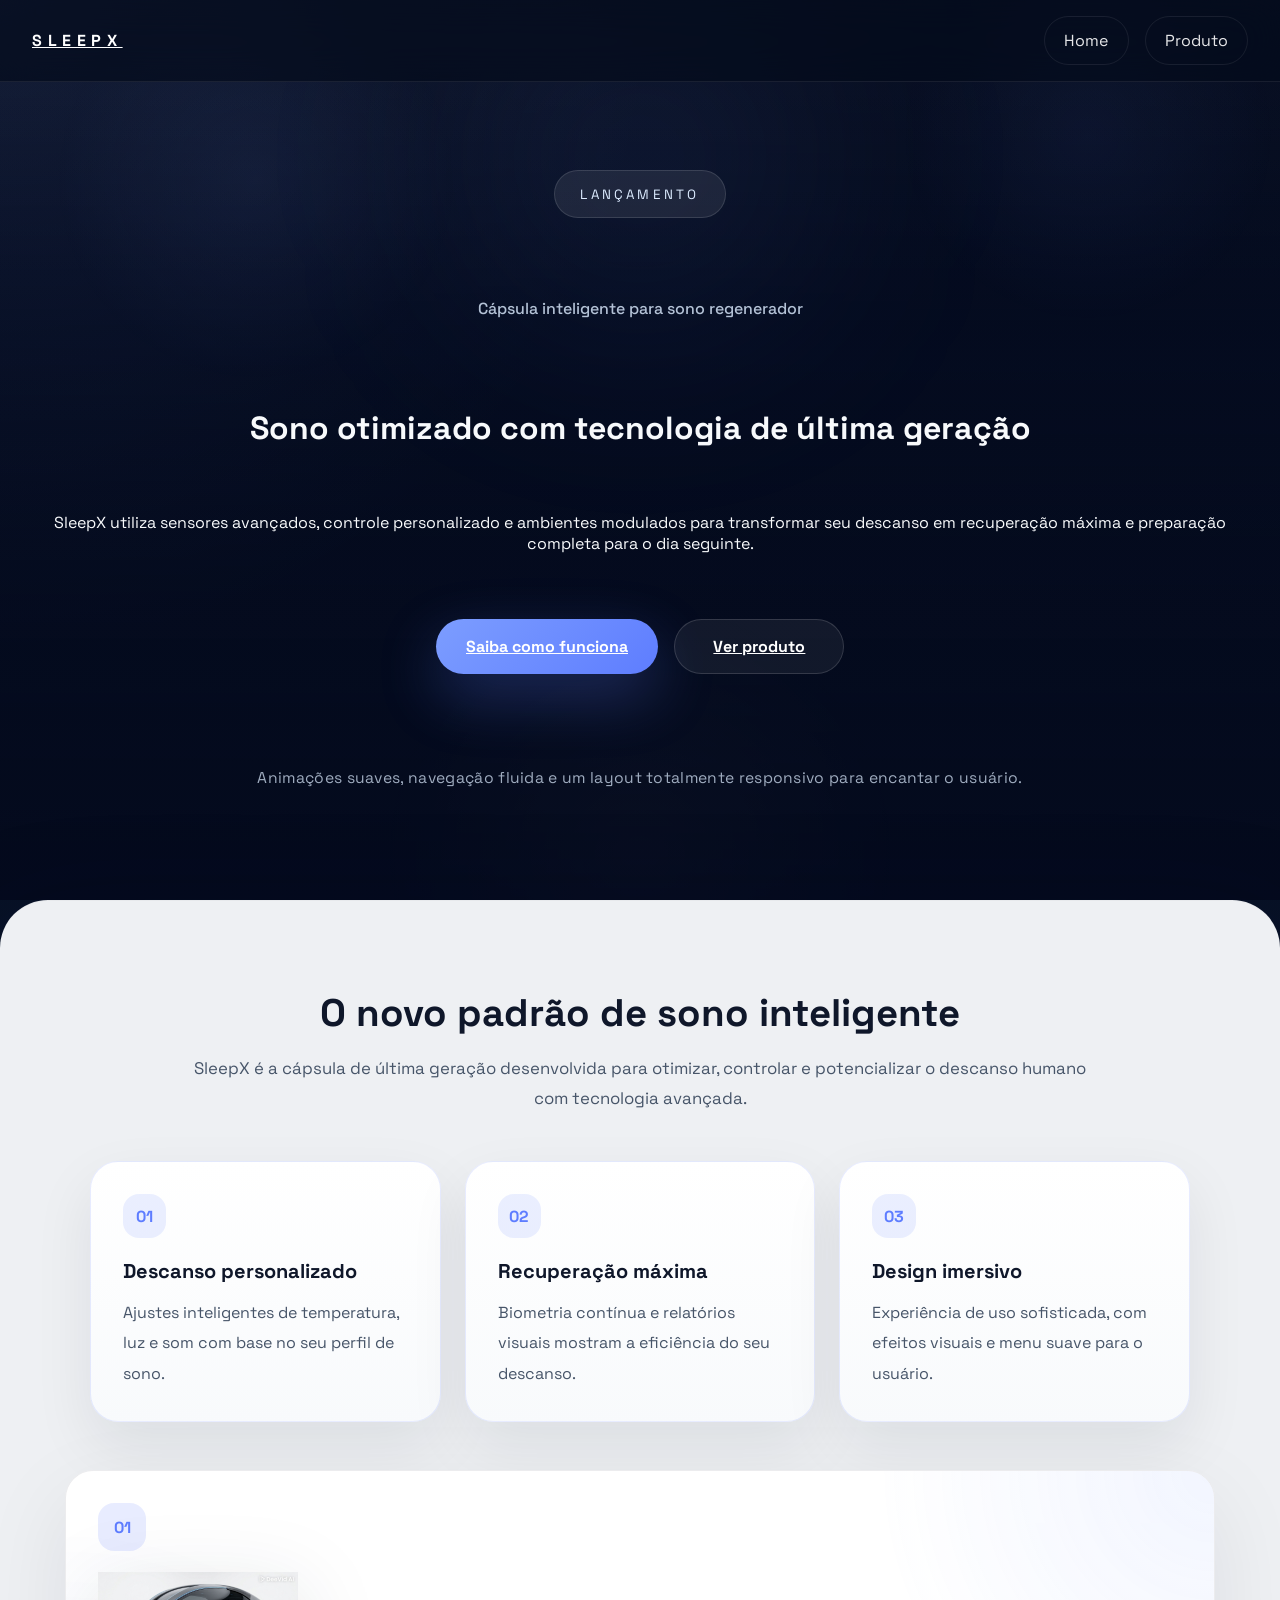
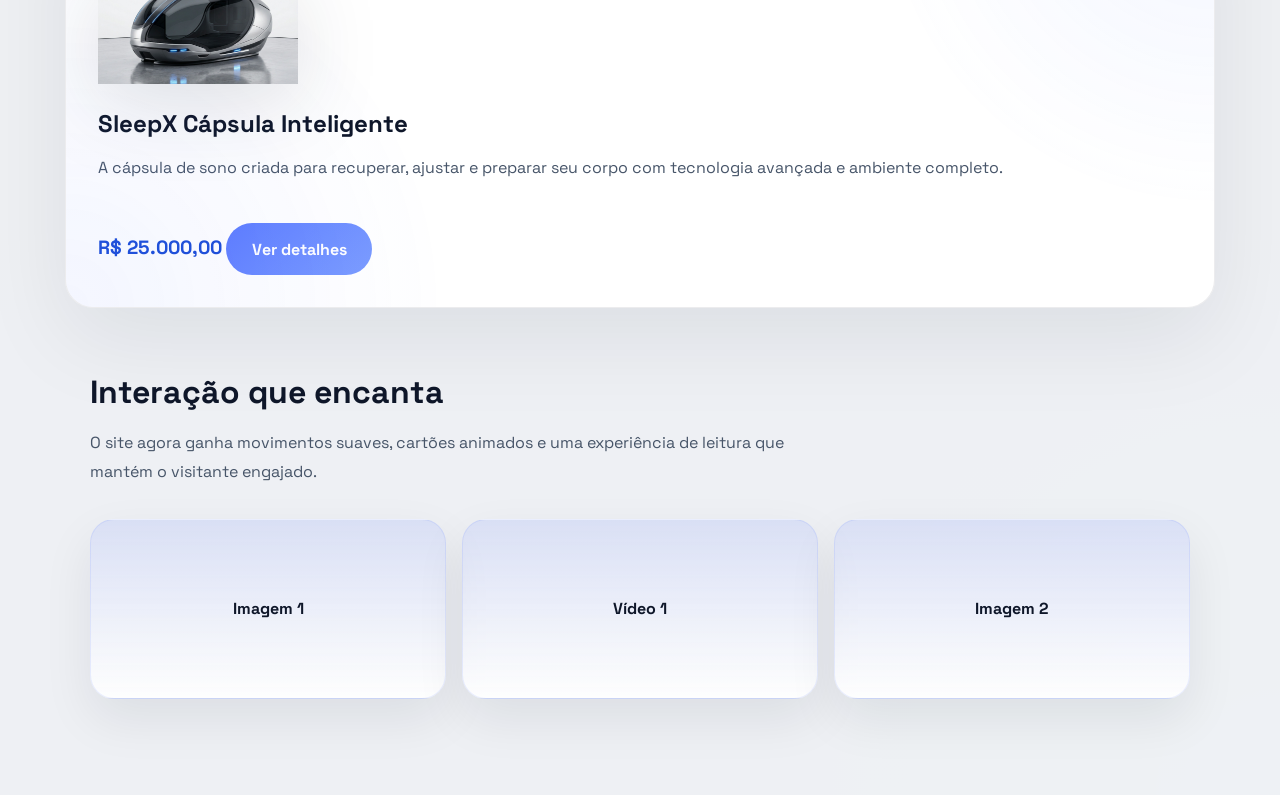
==== index.html @ 06ed57d0 "primeiro envio completo" ====
﻿<!DOCTYPE html>
<html lang="pt-br">
<head>
    <meta charset="UTF-8">
    <meta name="viewport" content="width=device-width, initial-scale=1.0">
    <meta name="description" content="SleepX - cápsula inteligente de sono para otimizar recuperação e preparar o corpo para o dia seguinte.">
    <title>SleepX | Cápsula inteligente do sono</title>
    <link rel="preconnect" href="https://fonts.googleapis.com">
    <link rel="preconnect" href="https://fonts.gstatic.com" crossorigin>
    <link href="https://fonts.googleapis.com/css2?family=Space+Grotesk:wght@400;500;600;700;800&display=swap" rel="stylesheet">
    <link rel="stylesheet" href="style.css">
</head>
<body>
    <header class="site-header">
        <a class="brand" href="pagina01.html">SleepX</a>
        <nav class="main-nav" aria-label="Menu principal">
            <a href="pagina01.html">Home</a>
            <a href="produto-core.html">Produto</a>
        </nav>
    </header>

    <div class="video-container">
        <video id="bg-video" autoplay muted loop playsinline>
            <source src="videos/video-sleepx.mp4" type="video/mp4">
            Seu navegador não suporta vídeo em background.
        </video>
        <div class="overlay"></div>
        <div class="hero">
            <span class="hero-badge">Lançamento</span>
            <p class="hero-tagline">Cápsula inteligente para sono regenerador</p>
            <h1>Sono otimizado com tecnologia de última geração</h1>
            <p>SleepX utiliza sensores avançados, controle personalizado e ambientes modulados para transformar seu descanso em recuperação máxima e preparação completa para o dia seguinte.</p>
            <div class="hero-actions">
                <a href="#produtos" class="cta-button">Saiba como funciona</a>
                <a href="produto-core.html" class="secondary-button">Ver produto</a>
            </div>
            <p class="hero-notes">Animações suaves, navegação fluida e um layout totalmente responsivo para encantar o usuário.</p>
        </div>
    </div>

    <main class="produtos" id="produtos">
        <section class="produtos-intro">
            <h2>O novo padrão de sono inteligente</h2>
            <p>SleepX é a cápsula de última geração desenvolvida para otimizar, controlar e potencializar o descanso humano com tecnologia avançada.</p>
        </section>

        <section class="feature-grid">
            <article class="feature-card">
                <span>01</span>
                <h3>Descanso personalizado</h3>
                <p>Ajustes inteligentes de temperatura, luz e som com base no seu perfil de sono.</p>
            </article>
            <article class="feature-card">
                <span>02</span>
                <h3>Recuperação máxima</h3>
                <p>Biometria contínua e relatórios visuais mostram a eficiência do seu descanso.</p>
            </article>
            <article class="feature-card">
                <span>03</span>
                <h3>Design imersivo</h3>
                <p>Experiência de uso sofisticada, com efeitos visuais e menu suave para o usuário.</p>
            </article>
        </section>

        <section class="cards">
            <article class="card">
                <div class="card-icon">01</div>
                <img src="imagens/capsula.jpeg" alt="SleepX Cápsula Inteligente">
                <h3>SleepX Cápsula Inteligente</h3>
                <p>A cápsula de sono criada para recuperar, ajustar e preparar seu corpo com tecnologia avançada e ambiente completo.</p>
                <span>R$ 25.000,00</span>
                <a href="produto-core.html" class="card-link">Ver detalhes</a>
            </article>
        </section>

        <section class="experience">
            <div>
                <h3>Interação que encanta</h3>
                <p>O site agora ganha movimentos suaves, cartões animados e uma experiência de leitura que mantém o visitante engajado.</p>
            </div>
            <div class="gallery-grid">
                <div class="gallery-card">Imagem 1</div>
                <div class="gallery-card">Vídeo 1</div>
                <div class="gallery-card">Imagem 2</div>
            </div>
        </section>
    </main>
    <script>
        const hero = document.querySelector('.hero');
        const bgVideo = document.getElementById('bg-video');
        window.addEventListener('scroll', () => {
            const offset = window.scrollY;
            document.documentElement.style.setProperty('--scroll', offset);
            hero.style.transform = `translateY(${offset * 0.05}px)`;
            bgVideo.style.transform = `translateY(${offset * 0.02}px)`;
        });
    </script>
</body>
</html>
---- style.css ----
﻿* {
    margin: 0;
    padding: 0;
    box-sizing: border-box;
}

:root {
    color-scheme: dark;
    font-family: 'Space Grotesk', 'Inter', system-ui, -apple-system, BlinkMacSystemFont, 'Segoe UI', sans-serif;
    color: #f8fafc;
    background: #050b1e;
    --bg: #050b1e;
    --surface: rgba(248, 250, 252, 0.96);
    --surface-strong: rgba(255, 255, 255, 0.98);
    --text: #f8fafc;
    --text-muted: #cbd5e1;
    --accent: #7c9dff;
    --accent-strong: #5e7dff;
    --card-border: rgba(94, 123, 255, 0.14);
    --shadow: 0 40px 120px rgba(2, 14, 47, 0.26);
}

html {
    scroll-behavior: smooth;
}

body {
    min-height: 100vh;
    background: radial-gradient(circle at top left, rgba(124, 157, 255, 0.16), transparent 24%),
                radial-gradient(circle at bottom right, rgba(94, 125, 255, 0.12), transparent 18%),
                linear-gradient(180deg, #050b1e 0%, #081227 42%, #0a1633 100%);
    color: var(--text);
    overflow-x: hidden;
}

body::before {
    content: "";
    position: fixed;
    inset: 0;
    pointer-events: none;
    background: radial-gradient(circle at 20% 20%, rgba(124, 157, 255, 0.12), transparent 16%),
                radial-gradient(circle at 85% 15%, rgba(94, 125, 255, 0.1), transparent 14%),
                radial-gradient(circle at 50% 95%, rgba(255, 255, 255, 0.08), transparent 24%);
}

body::after {
    content: "";
    position: fixed;
    inset: 0;
    pointer-events: none;
    background: linear-gradient(180deg, rgba(255, 255, 255, 0.04), transparent 35%, rgba(0, 0, 0, 0.25) 100%);
}

img,
video {
    display: block;
    max-width: 100%;
}

a {
    color: inherit;
}

.site-header {
    position: fixed;
    inset: 0 auto auto 0;
    z-index: 60;
    width: 100%;
    display: flex;
    justify-content: space-between;
    align-items: center;
    padding: 1rem 2rem;
    gap: 1rem;
    background: rgba(4, 11, 27, 0.68);
    border-bottom: 1px solid rgba(255, 255, 255, 0.08);
    backdrop-filter: blur(18px);
}

.brand {
    font-size: 1rem;
    font-weight: 800;
    letter-spacing: 0.35em;
    text-transform: uppercase;
    color: #ffffff;
}

.main-nav {
    display: flex;
    flex-wrap: wrap;
    align-items: center;
    gap: 1rem;
}

.main-nav a {
    color: rgba(255, 255, 255, 0.9);
    text-decoration: none;
    padding: 0.8rem 1.2rem;
    border-radius: 999px;
    border: 1px solid rgba(255, 255, 255, 0.08);
    transition: transform 0.25s ease, background 0.25s ease, border-color 0.25s ease;
}

.main-nav a:hover,
.main-nav a:focus-visible {
    background: rgba(94, 125, 255, 0.16);
    transform: translateY(-1px);
    border-color: rgba(124, 157, 255, 0.35);
}

.video-container {
    position: relative;
    width: 100%;
    min-height: calc(100vh - 90px);
    overflow: hidden;
    padding-top: 90px;
}

#bg-video {
    position: absolute;
    inset: 0;
    width: 100%;
    height: 100%;
    object-fit: cover;
    opacity: 0.9;
    pointer-events: none;
}

.overlay {
    position: absolute;
    inset: 0;
    background: linear-gradient(180deg, rgba(4, 12, 31, 0.35), rgba(4, 10, 30, 0.8));
    z-index: 1;
}

.hero {
    position: relative;
    z-index: 2;
    display: grid;
    place-items: center;
    min-height: calc(100vh - 90px);
    padding: 3rem 1.5rem 5rem;
    text-align: center;
}

.hero::before {
    content: "";
    position: absolute;
    inset: -10%;
    background: radial-gradient(circle at 50% 15%, rgba(124, 157, 255, 0.18), transparent 18%);
    filter: blur(120px);
}

.hero-badge,
.hero-tagline,
.hero-content h1,
.hero-content p,
.hero-actions,
.hero-notes {
    opacity: 0;
    transform: translateY(18px);
    animation: fadeInUp 0.95s ease both;
}

.hero-badge {
    position: relative;
    display: inline-flex;
    align-items: center;
    justify-content: center;
    padding: 0.9rem 1.6rem;
    border-radius: 999px;
    background: rgba(255, 255, 255, 0.08);
    border: 1px solid rgba(255, 255, 255, 0.12);
    color: #dbeafe;
    font-size: 0.84rem;
    letter-spacing: 0.24em;
    text-transform: uppercase;
    margin-bottom: 1rem;
    animation-delay: 0.2s;
}

.hero-tagline {
    color: rgba(219, 234, 254, 0.82);
    font-size: 1rem;
    font-weight: 500;
    margin-bottom: 1.5rem;
    animation-delay: 0.35s;
}

.hero-content h1 {
    font-size: clamp(2.8rem, 5vw, 4.8rem);
    line-height: 1.02;
    max-width: 920px;
    margin: 0 auto 1.25rem;
    color: #ffffff;
    animation-delay: 0.5s;
}

.hero-content p {
    max-width: 760px;
    margin: 0 auto 2rem;
    font-size: 1.05rem;
    line-height: 1.8;
    color: rgba(219, 234, 254, 0.9);
    animation-delay: 0.65s;
}

.hero-actions {
    display: flex;
    gap: 1rem;
    justify-content: center;
    flex-wrap: wrap;
    animation-delay: 0.8s;
}

.cta-button,
.secondary-button {
    display: inline-flex;
    align-items: center;
    justify-content: center;
    min-width: 170px;
    padding: 1rem 1.9rem;
    border-radius: 999px;
    font-weight: 700;
    transition: transform 0.25s ease, box-shadow 0.25s ease, opacity 0.25s ease;
}

.cta-button {
    background: linear-gradient(135deg, var(--accent), var(--accent-strong));
    color: #ffffff;
    box-shadow: 0 22px 60px rgba(94, 125, 255, 0.28);
}

.secondary-button {
    border: 1px solid rgba(255, 255, 255, 0.14);
    color: #ffffff;
    background: rgba(255, 255, 255, 0.06);
}

.cta-button:hover,
.secondary-button:hover {
    transform: translateY(-2px);
    box-shadow: 0 26px 80px rgba(94, 125, 255, 0.22);
}

.hero-notes {
    margin-top: 1.85rem;
    color: rgba(219, 234, 254, 0.72);
    font-size: 0.98rem;
    letter-spacing: 0.02em;
    animation-delay: 1s;
}

.produtos {
    position: relative;
    z-index: 4;
    background: var(--surface);
    color: #0f172a;
    padding: 5.5rem 1.5rem 6rem;
    border-top-left-radius: 48px;
    border-top-right-radius: 48px;
    box-shadow: inset 0 1px 0 rgba(15, 23, 42, 0.03), var(--shadow);
}

.produtos-intro {
    max-width: 900px;
    margin: 0 auto 3rem;
    text-align: center;
}

.produtos-intro h2 {
    font-size: clamp(2rem, 3vw, 3rem);
    margin-bottom: 1rem;
    color: #0f172a;
}

.produtos-intro p {
    font-size: 1.05rem;
    line-height: 1.8;
    color: #475569;
}

.feature-grid {
    display: grid;
    gap: 1.5rem;
    grid-template-columns: repeat(auto-fit, minmax(240px, 1fr));
    max-width: 1100px;
    margin: 0 auto 3rem;
}

.feature-card {
    background: linear-gradient(180deg, rgba(255, 255, 255, 0.98), rgba(248, 250, 252, 0.98));
    border: 1px solid rgba(94, 123, 255, 0.14);
    border-radius: 28px;
    padding: 2rem;
    box-shadow: 0 24px 60px rgba(15, 23, 42, 0.08);
    transition: transform 0.35s ease, border-color 0.35s ease, box-shadow 0.35s ease;
}

.feature-card:hover {
    transform: translateY(-8px);
    border-color: rgba(94, 123, 255, 0.28);
    box-shadow: 0 30px 80px rgba(15, 23, 42, 0.12);
}

.feature-card span {
    display: inline-flex;
    align-items: center;
    justify-content: center;
    width: 2.7rem;
    height: 2.7rem;
    margin-bottom: 1.25rem;
    border-radius: 16px;
    background: rgba(94, 123, 255, 0.12);
    color: var(--accent-strong);
    font-weight: 700;
}

.feature-card h3 {
    margin-bottom: 0.9rem;
    font-size: 1.25rem;
    color: #0f172a;
}

.feature-card p {
    color: #475569;
    line-height: 1.9;
}

.cards {
    display: grid;
    gap: 1.75rem;
    grid-template-columns: repeat(auto-fit, minmax(280px, 1fr));
    max-width: 1150px;
    margin: 0 auto;
}

.card {
    position: relative;
    background: rgba(255, 255, 255, 0.98);
    border: 1px solid rgba(15, 23, 42, 0.08);
    border-radius: 28px;
    padding: 2rem;
    overflow: hidden;
    box-shadow: 0 30px 90px rgba(15, 23, 42, 0.08);
    transition: transform 0.35s ease, box-shadow 0.35s ease, border-color 0.35s ease;
}

.card::before {
    content: "";
    position: absolute;
    inset: 0;
    background: radial-gradient(circle at top right, rgba(124, 157, 255, 0.14), transparent 28%),
                radial-gradient(circle at bottom left, rgba(94, 125, 255, 0.1), transparent 32%);
    opacity: 0.7;
    pointer-events: none;
}

.card:hover {
    transform: translateY(-10px);
    border-color: rgba(94, 123, 255, 0.24);
    box-shadow: 0 36px 110px rgba(15, 23, 42, 0.16);
}

.card-icon {
    display: inline-flex;
    align-items: center;
    justify-content: center;
    width: 3rem;
    height: 3rem;
    border-radius: 16px;
    background: rgba(94, 123, 255, 0.14);
    color: var(--accent-strong);
    font-weight: 700;
    margin-bottom: 1.3rem;
}

.card img {
    width: 100%;
    max-width: 200px;
    margin-bottom: 1.5rem;
    filter: drop-shadow(0 20px 40px rgba(15, 23, 42, 0.12));
}

.card h3 {
    font-size: 1.5rem;
    margin-bottom: 0.9rem;
    color: #0f172a;
}

.card p {
    color: #475569;
    line-height: 1.9;
    margin-bottom: 1.5rem;
}

.card span {
    font-weight: 800;
    color: #1d4ed8;
    font-size: 1.2rem;
}

.card-link {
    display: inline-flex;
    align-items: center;
    justify-content: center;
    padding: 0.95rem 1.6rem;
    margin-top: 1rem;
    border-radius: 999px;
    background: linear-gradient(135deg, #5e7dff, #7c9dff);
    color: #fff;
    font-weight: 700;
    text-decoration: none;
    transition: transform 0.25s ease, box-shadow 0.25s ease;
}

.card-link:hover {
    transform: translateY(-2px);
    box-shadow: 0 18px 48px rgba(94, 125, 255, 0.22);
}

.experience {
    margin-top: 4rem;
    max-width: 1100px;
    margin-left: auto;
    margin-right: auto;
}

.experience h3 {
    font-size: 2rem;
    margin-bottom: 1rem;
    color: #0f172a;
}

.experience p {
    max-width: 720px;
    line-height: 1.85;
    color: #475569;
    margin-bottom: 2rem;
}

.gallery-grid {
    display: grid;
    gap: 1rem;
    grid-template-columns: repeat(auto-fit, minmax(180px, 1fr));
}

.gallery-card {
    min-height: 180px;
    border-radius: 24px;
    background: linear-gradient(180deg, rgba(94, 125, 255, 0.14), rgba(255, 255, 255, 0.9));
    border: 1px solid rgba(94, 123, 255, 0.12);
    display: grid;
    place-items: center;
    color: #0f172a;
    font-weight: 700;
    box-shadow: 0 20px 50px rgba(15, 23, 42, 0.08);
}

.detail-grid {
    display: grid;
    gap: 1.75rem;
    grid-template-columns: repeat(auto-fit, minmax(320px, 1fr));
    max-width: 1100px;
    margin: 0 auto 3rem;
}

.detail-panel {
    background: rgba(255, 255, 255, 0.98);
    border: 1px solid rgba(15, 23, 42, 0.08);
    border-radius: 28px;
    padding: 2rem;
    box-shadow: 0 24px 70px rgba(15, 23, 42, 0.08);
}

.detail-panel h3 {
    margin-bottom: 1rem;
    color: #0f172a;
}

.detail-panel ul {
    list-style: none;
    display: grid;
    gap: 0.85rem;
    padding-left: 0;
    color: #475569;
}

.detail-panel ul li {
    position: relative;
    padding-left: 1.5rem;
}

.detail-panel ul li::before {
    content: "";
    position: absolute;
    left: 0;
    top: 0.55rem;
    width: 0.6rem;
    height: 0.6rem;
    border-radius: 50%;
    background: var(--accent);
}

.gallery-panel p {
    margin-top: 1rem;
    color: #475569;
}

.video-section {
    max-width: 1100px;
    margin: 0 auto;
}

.video-section h2 {
    font-size: clamp(1.8rem, 3vw, 2.6rem);
    margin-bottom: 1rem;
    color: #0f172a;
}

.video-section p {
    color: #475569;
    line-height: 1.8;
    margin-bottom: 1.6rem;
}

.video-section video {
    border-radius: 28px;
    box-shadow: 0 24px 70px rgba(15, 23, 42, 0.12);
}

@keyframes fadeInUp {
    from {
        opacity: 0;
        transform: translateY(24px);
    }
    to {
        opacity: 1;
        transform: translateY(0);
    }
}

@media (max-width: 1024px) {
    .site-header {
        padding: 1rem 1.25rem;
    }

    .hero {
        padding-top: 2rem;
    }
}

@media (max-width: 780px) {
    .site-header {
        flex-direction: column;
        align-items: flex-start;
        gap: 0.75rem;
    }

    .hero {
        padding: 2.5rem 1.25rem 4rem;
    }

    .hero-content h1 {
        font-size: clamp(2.4rem, 8vw, 3.4rem);
    }

    .hero-actions {
        width: 100%;
    }

    .cta-button,
    .secondary-button {
        width: 100%;
    }
}

@media (max-width: 640px) {
    .video-container {
        min-height: auto;
    }

    .hero {
        padding: 2rem 1rem 3rem;
    }

    .produtos-intro,
    .feature-grid,
    .cards,
    .detail-grid {
        padding: 0 1rem;
    }

    .hero-badge {
        width: 100%;
    }

    .main-nav {
        width: 100%;
        justify-content: flex-start;
        overflow-x: auto;
    }
}
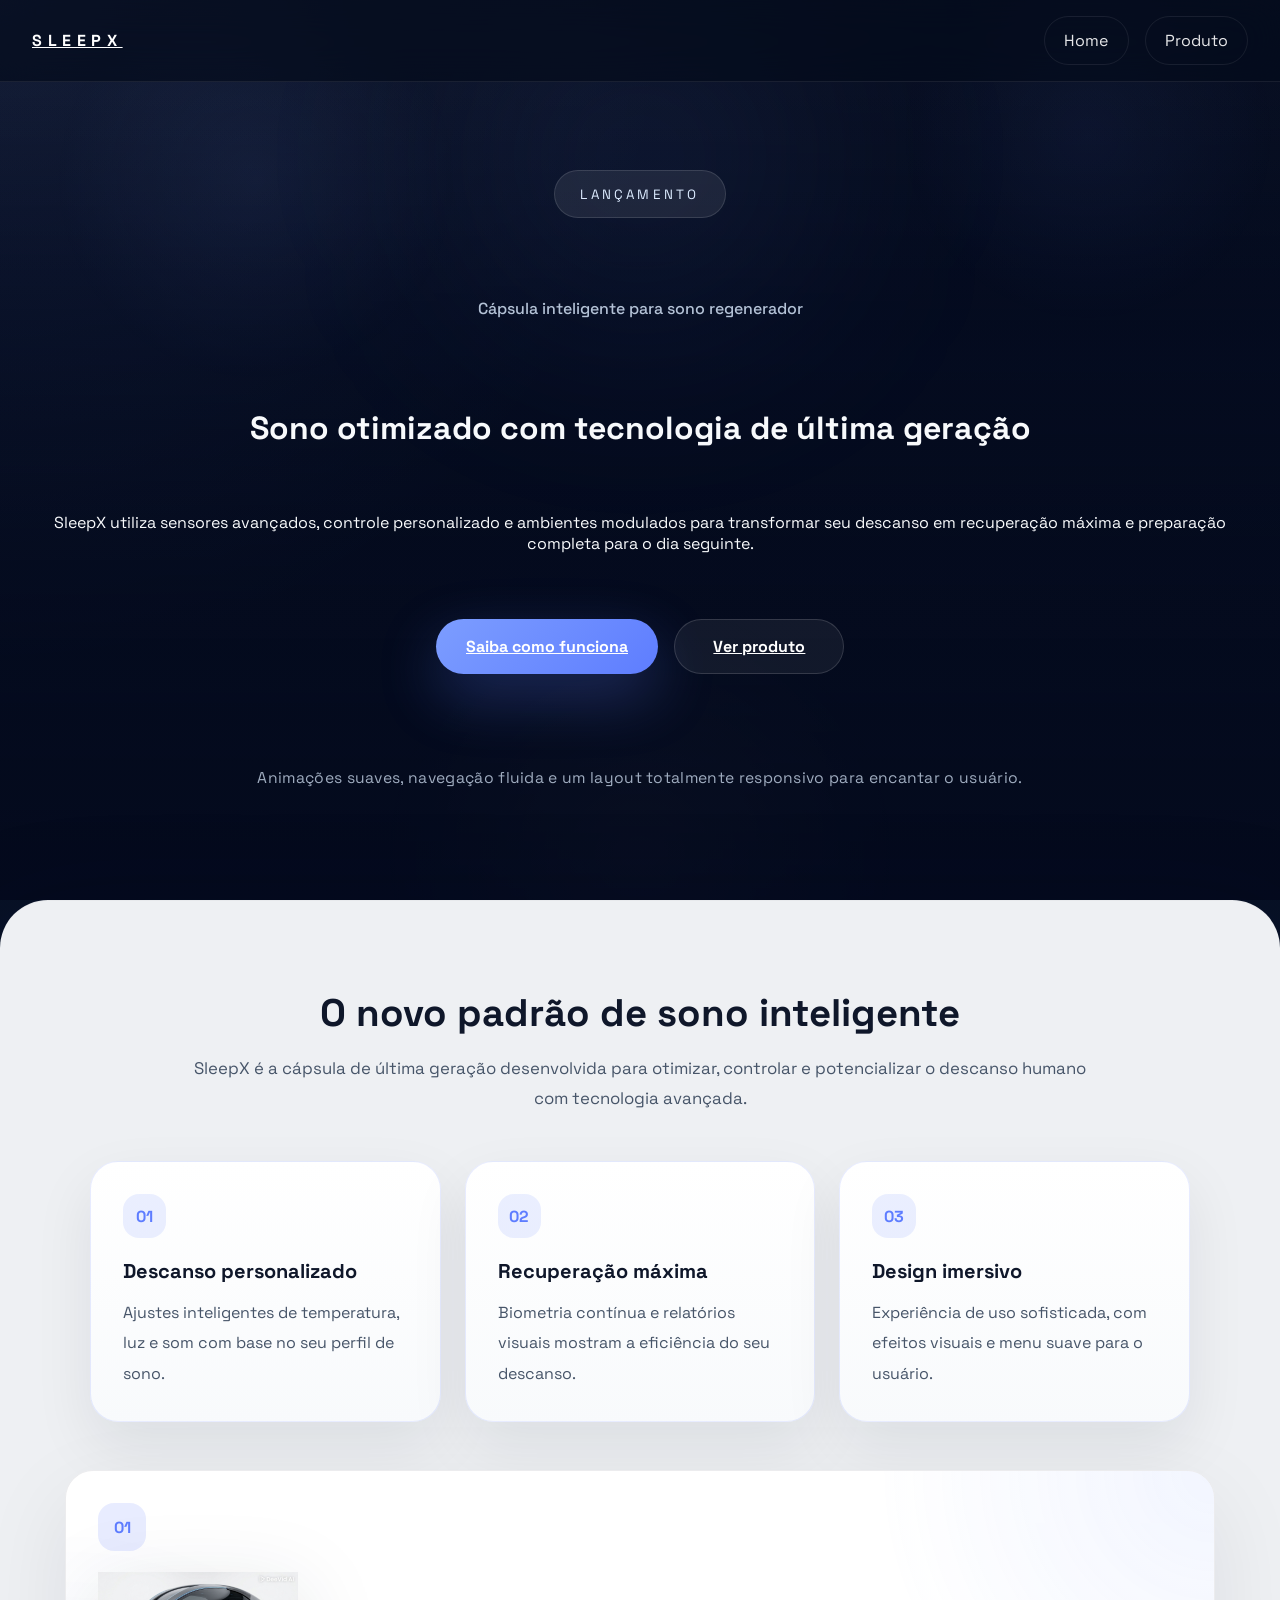
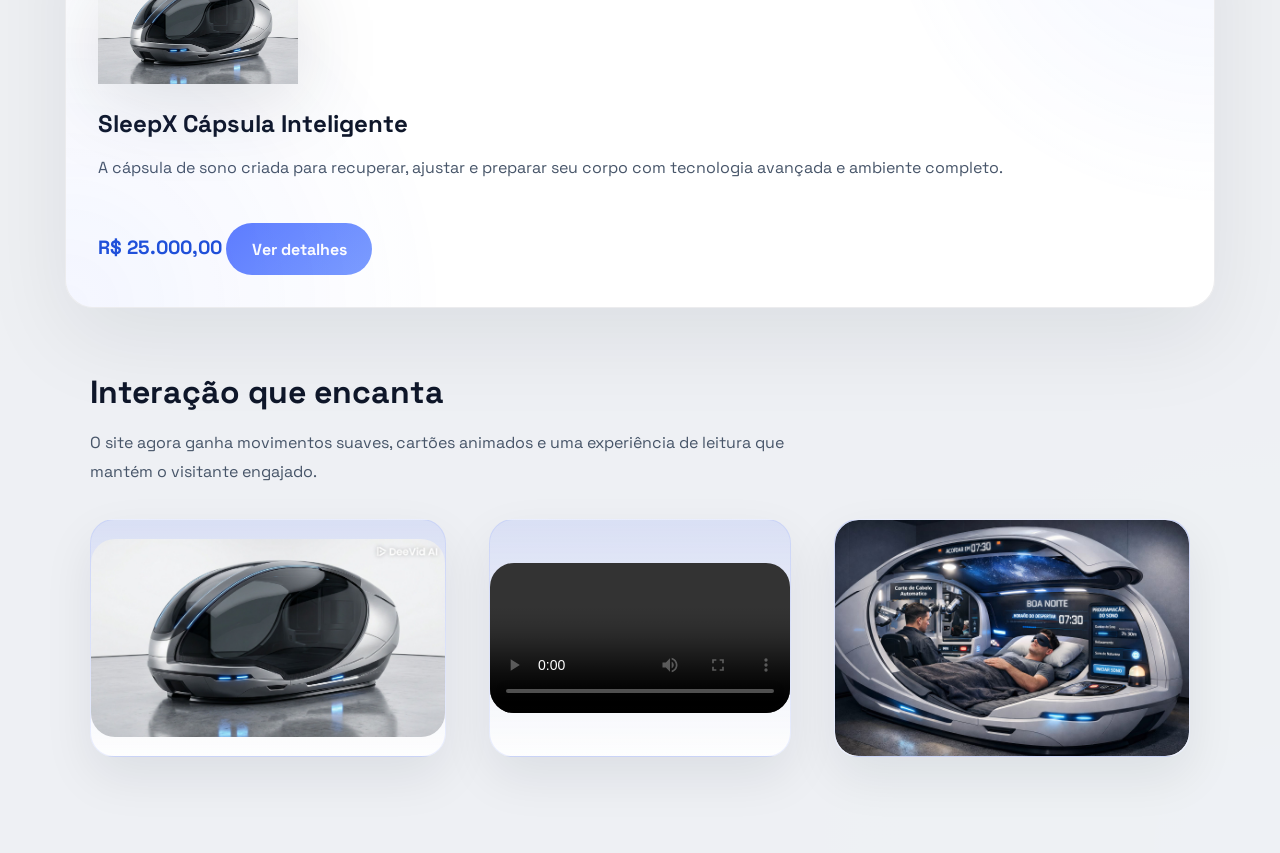
==== commit 00f2ed15: "alteração nas fotos" ====
--- a/index.html
+++ b/index.html
@@ -79,9 +79,18 @@
                 <p>O site agora ganha movimentos suaves, cartões animados e uma experiência de leitura que mantém o visitante engajado.</p>
             </div>
             <div class="gallery-grid">
-                <div class="gallery-card">Imagem 1</div>
-                <div class="gallery-card">Vídeo 1</div>
-                <div class="gallery-card">Imagem 2</div>
+                <div class="gallery-card">
+                    <img src="imagens/capsula.jpeg" alt="Capsula SleepX" />
+                </div>
+                <div class="gallery-card gallery-video">
+                    <video controls playsinline>
+                        <source src="videos/video-sleepx.mp4" type="video/mp4">
+                        Seu navegador não suporta reprodução de vídeo.
+                    </video>
+                </div>
+                <div class="gallery-card">
+                    <img src="imagens/capsula01.jpeg" alt="Detalhe Capsula SleepX" />
+                </div>
             </div>
         </section>
     </main>
--- a/style.css
+++ b/style.css
@@ -445,7 +445,7 @@
 }
 
 .gallery-card {
-    min-height: 180px;
+    min-height: 220px;
     border-radius: 24px;
     background: linear-gradient(180deg, rgba(94, 125, 255, 0.14), rgba(255, 255, 255, 0.9));
     border: 1px solid rgba(94, 123, 255, 0.12);
@@ -454,6 +454,26 @@
     color: #0f172a;
     font-weight: 700;
     box-shadow: 0 20px 50px rgba(15, 23, 42, 0.08);
+    overflow: hidden;
+}
+
+.gallery-card img {
+    width: 100%;
+    height: auto;
+    object-fit: cover;
+    border-radius: 24px;
+}
+
+.gallery-video {
+    max-width: 340px;
+    margin: 0 auto;
+}
+
+.gallery-video video {
+    width: 100%;
+    max-height: 420px;
+    border-radius: 24px;
+    object-fit: cover;
 }
 
 .detail-grid {
@@ -524,8 +544,12 @@
 }
 
 .video-section video {
+    width: 100%;
+    max-width: 720px;
+    max-height: 420px;
     border-radius: 28px;
     box-shadow: 0 24px 70px rgba(15, 23, 42, 0.12);
+    object-fit: cover;
 }
 
 @keyframes fadeInUp {
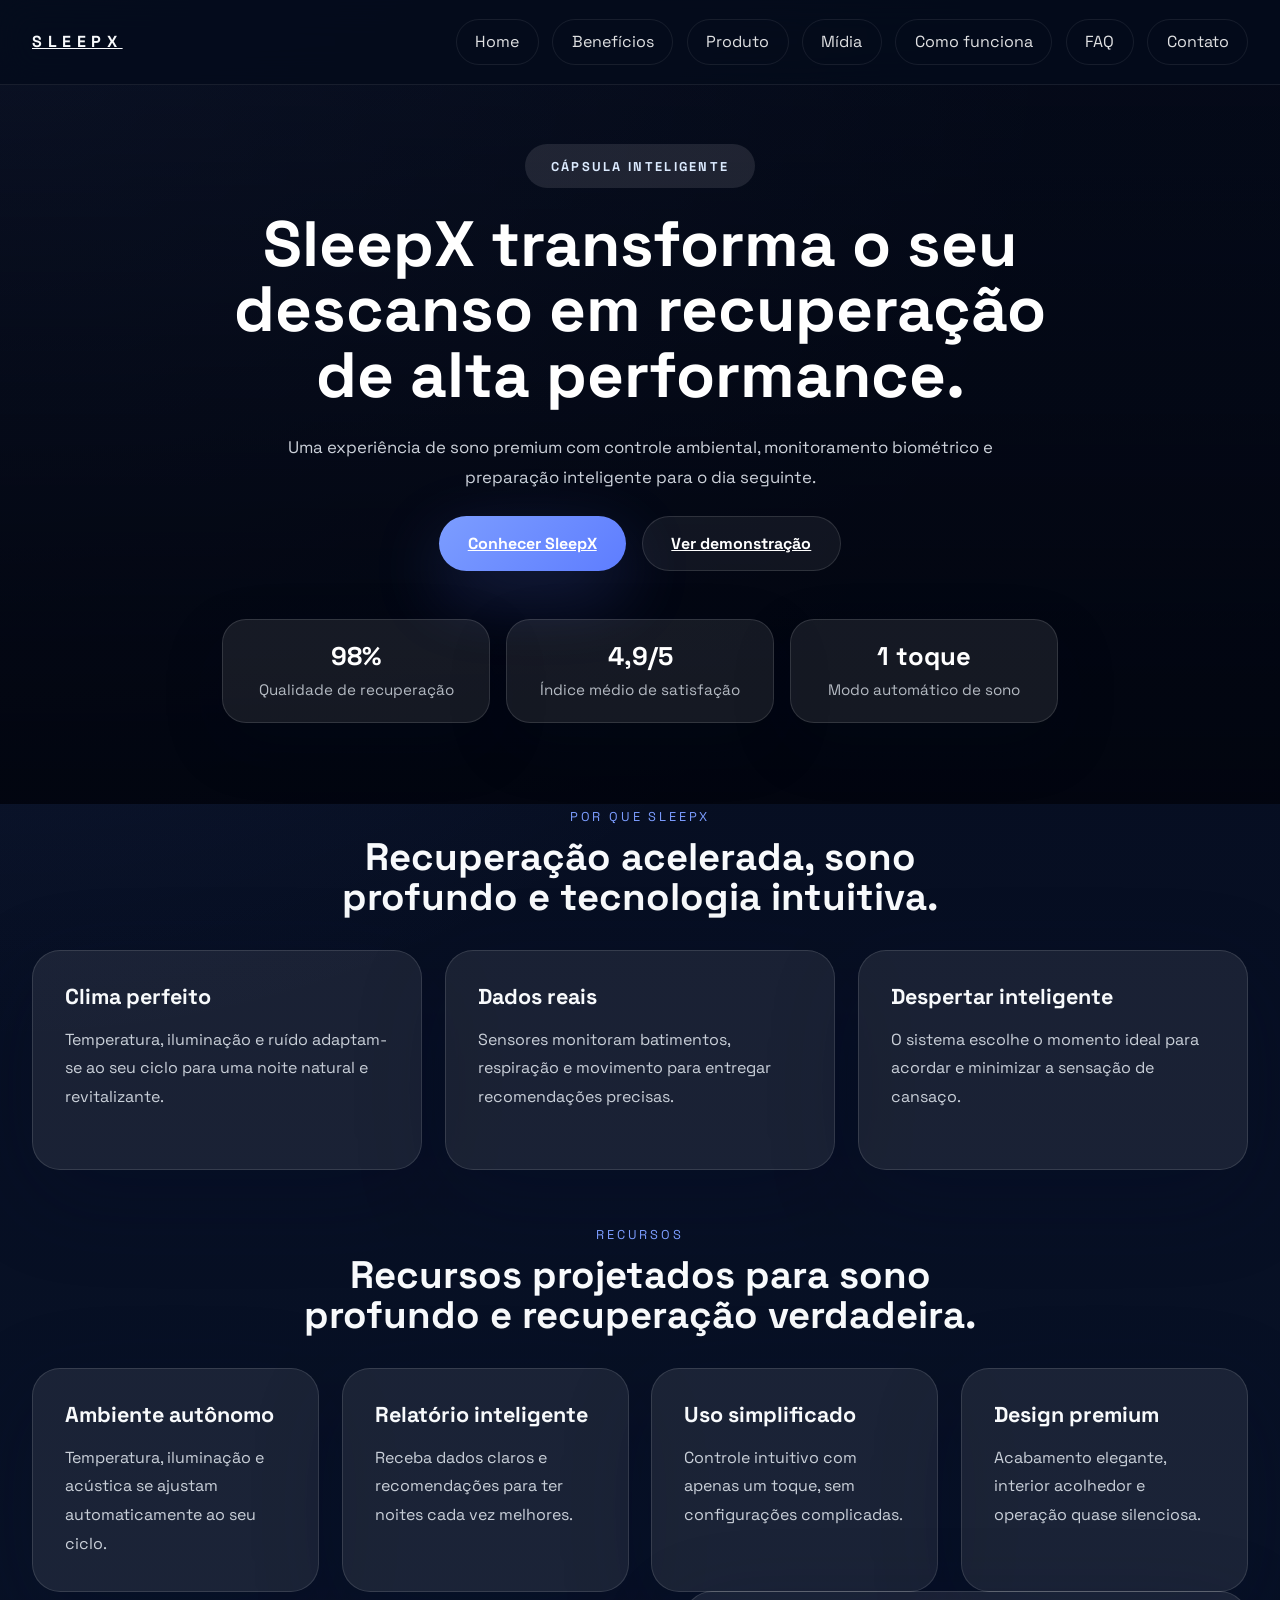
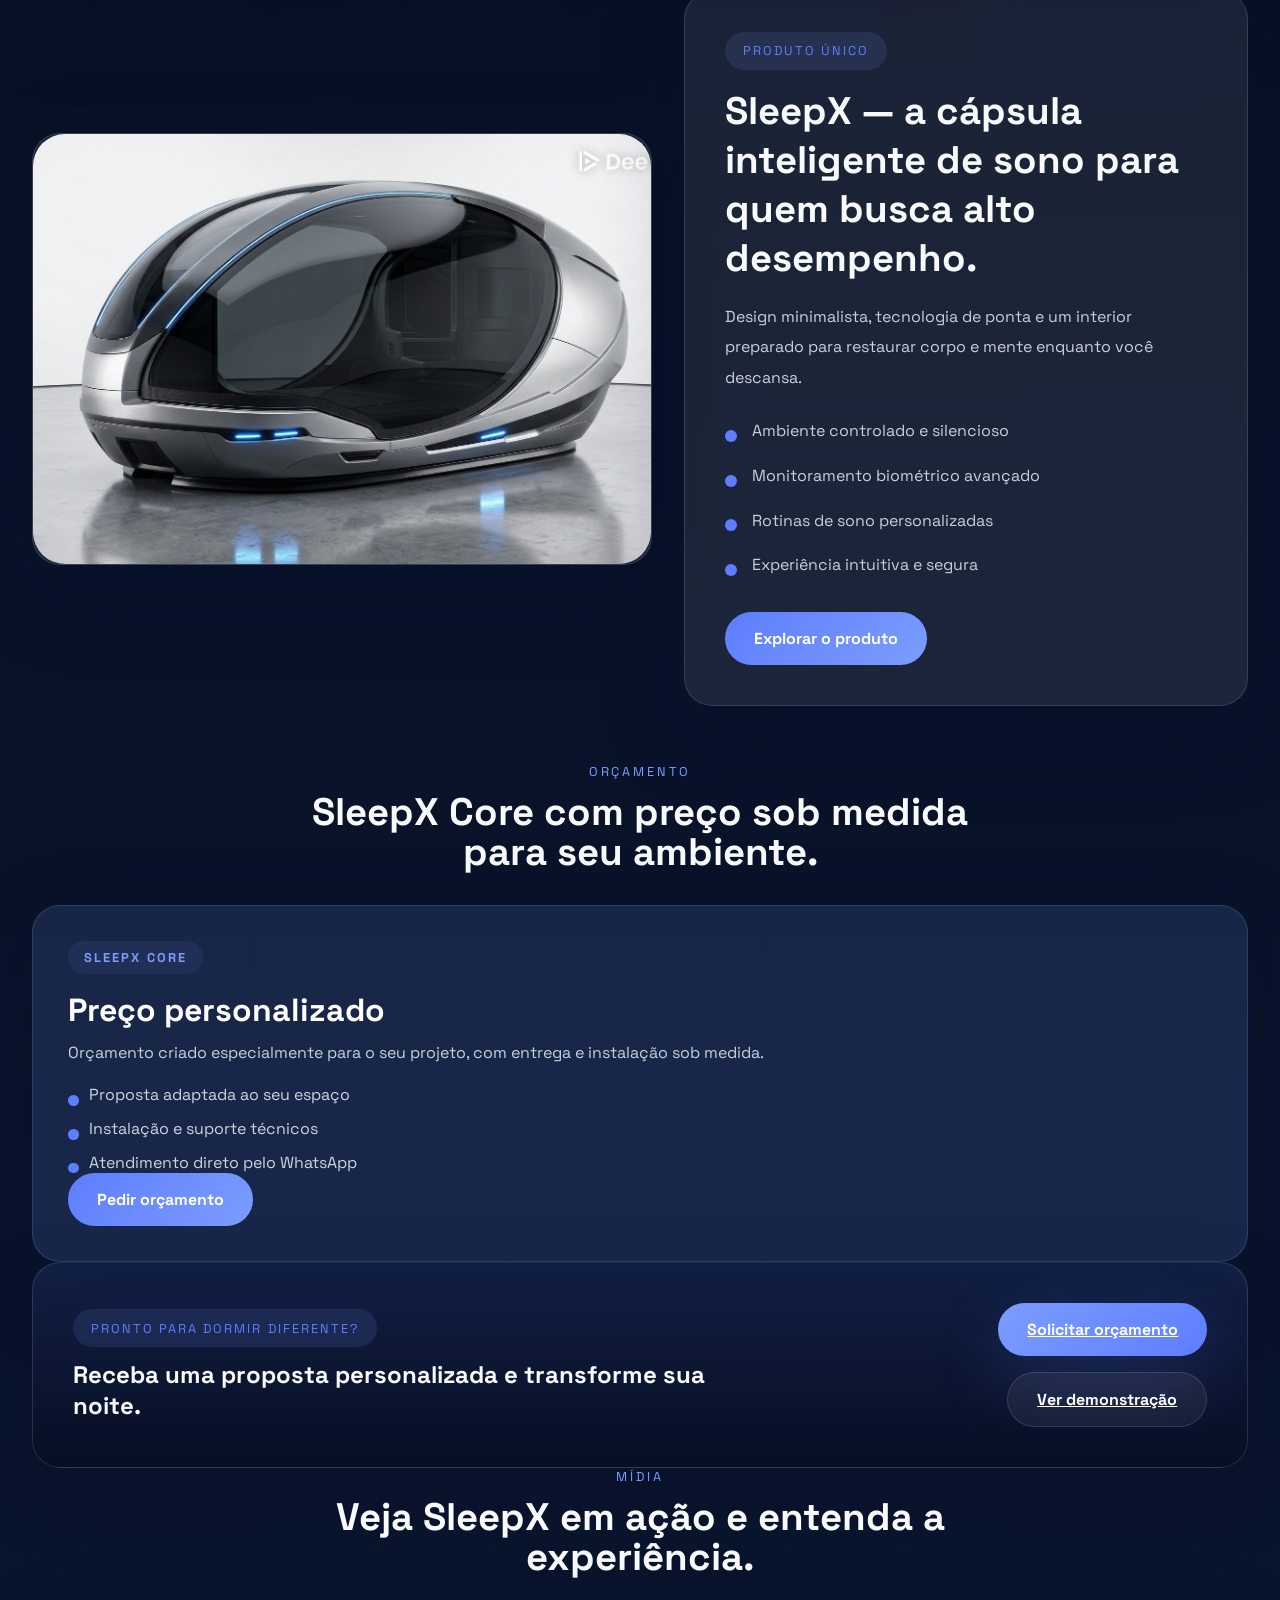
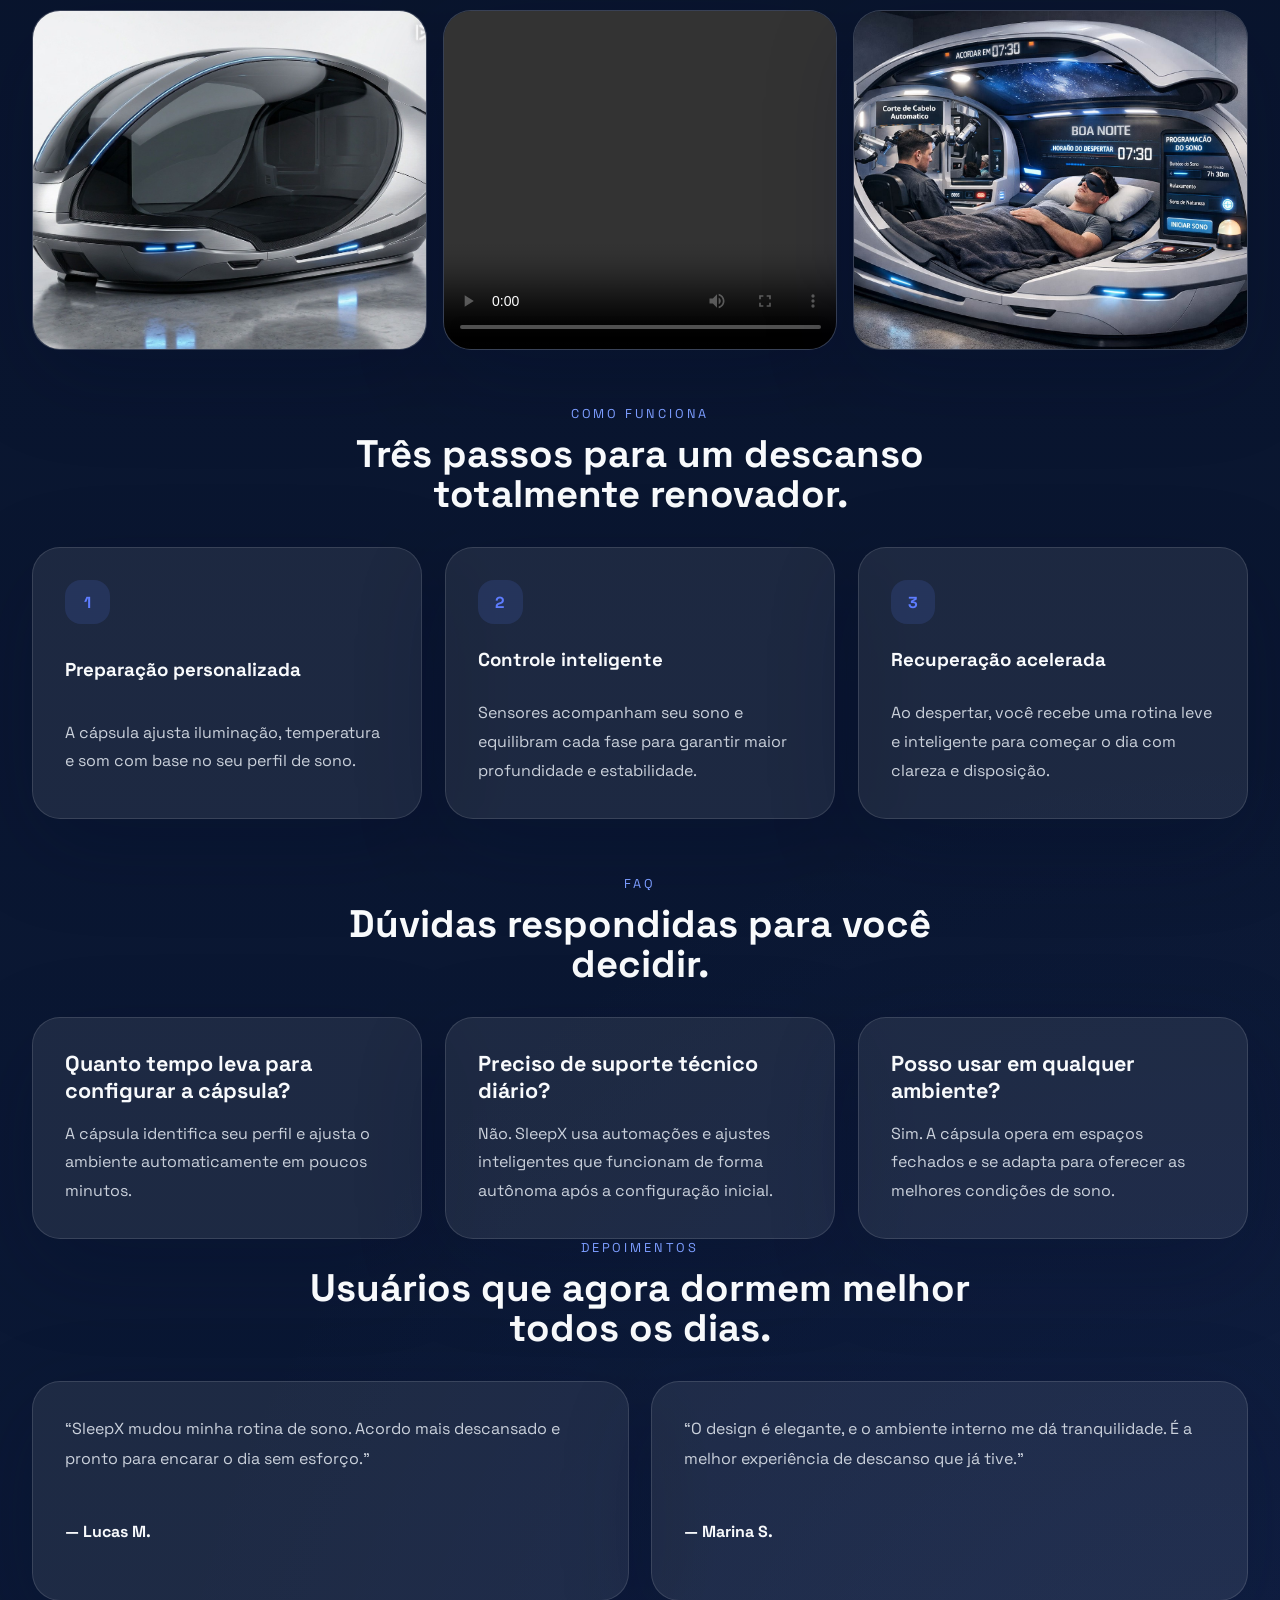
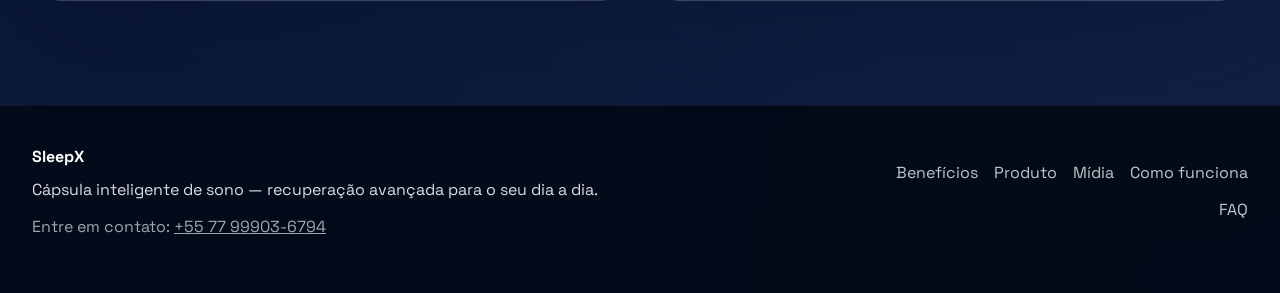
==== commit 0238e0e0: "alteração no css e add de api whatsapp para ctt" ====
--- a/index.html
+++ b/index.html
@@ -12,96 +12,276 @@
 </head>
 <body>
     <header class="site-header">
-        <a class="brand" href="pagina01.html">SleepX</a>
+        <a class="brand" href="index.html">SleepX</a>
         <nav class="main-nav" aria-label="Menu principal">
-            <a href="pagina01.html">Home</a>
-            <a href="produto-core.html">Produto</a>
+            <a href="index.html">Home</a>
+            <a href="#beneficios">Benefícios</a>
+            <a href="#produto">Produto</a>
+            <a href="#midias">Mídia</a>
+            <a href="#how-it-works">Como funciona</a>
+            <a href="#faq">FAQ</a>
+            <a href="#contato">Contato</a>
         </nav>
     </header>
 
-    <div class="video-container">
-        <video id="bg-video" autoplay muted loop playsinline>
-            <source src="videos/video-sleepx.mp4" type="video/mp4">
-            Seu navegador não suporta vídeo em background.
-        </video>
-        <div class="overlay"></div>
-        <div class="hero">
-            <span class="hero-badge">Lançamento</span>
-            <p class="hero-tagline">Cápsula inteligente para sono regenerador</p>
-            <h1>Sono otimizado com tecnologia de última geração</h1>
-            <p>SleepX utiliza sensores avançados, controle personalizado e ambientes modulados para transformar seu descanso em recuperação máxima e preparação completa para o dia seguinte.</p>
-            <div class="hero-actions">
-                <a href="#produtos" class="cta-button">Saiba como funciona</a>
-                <a href="produto-core.html" class="secondary-button">Ver produto</a>
-            </div>
-            <p class="hero-notes">Animações suaves, navegação fluida e um layout totalmente responsivo para encantar o usuário.</p>
-        </div>
-    </div>
-
-    <main class="produtos" id="produtos">
-        <section class="produtos-intro">
-            <h2>O novo padrão de sono inteligente</h2>
-            <p>SleepX é a cápsula de última geração desenvolvida para otimizar, controlar e potencializar o descanso humano com tecnologia avançada.</p>
-        </section>
-
-        <section class="feature-grid">
-            <article class="feature-card">
-                <span>01</span>
-                <h3>Descanso personalizado</h3>
-                <p>Ajustes inteligentes de temperatura, luz e som com base no seu perfil de sono.</p>
-            </article>
-            <article class="feature-card">
-                <span>02</span>
-                <h3>Recuperação máxima</h3>
-                <p>Biometria contínua e relatórios visuais mostram a eficiência do seu descanso.</p>
-            </article>
-            <article class="feature-card">
-                <span>03</span>
-                <h3>Design imersivo</h3>
-                <p>Experiência de uso sofisticada, com efeitos visuais e menu suave para o usuário.</p>
-            </article>
-        </section>
-
-        <section class="cards">
-            <article class="card">
-                <div class="card-icon">01</div>
-                <img src="imagens/capsula.jpeg" alt="SleepX Cápsula Inteligente">
-                <h3>SleepX Cápsula Inteligente</h3>
-                <p>A cápsula de sono criada para recuperar, ajustar e preparar seu corpo com tecnologia avançada e ambiente completo.</p>
-                <span>R$ 25.000,00</span>
-                <a href="produto-core.html" class="card-link">Ver detalhes</a>
-            </article>
-        </section>
-
-        <section class="experience">
-            <div>
-                <h3>Interação que encanta</h3>
-                <p>O site agora ganha movimentos suaves, cartões animados e uma experiência de leitura que mantém o visitante engajado.</p>
-            </div>
-            <div class="gallery-grid">
-                <div class="gallery-card">
-                    <img src="imagens/capsula.jpeg" alt="Capsula SleepX" />
-                </div>
-                <div class="gallery-card gallery-video">
+    <section class="hero-section reveal">
+        <div class="video-container">
+            <video id="bg-video" autoplay muted loop playsinline>
+                <source src="videos/video-sleepx.mp4" type="video/mp4">
+                Seu navegador não suporta vídeo em background.
+            </video>
+            <div class="overlay"></div>
+        </div>
+
+        <div class="hero-content">
+            <div class="hero-copy">
+                <span class="hero-pill">Cápsula inteligente</span>
+                <h1>SleepX transforma o seu descanso em recuperação de alta performance.</h1>
+                <p>Uma experiência de sono premium com controle ambiental, monitoramento biométrico e preparação inteligente para o dia seguinte.</p>
+                <div class="hero-actions">
+                    <a href="#produto" class="cta-button">Conhecer SleepX</a>
+                    <a href="#midias" class="secondary-button">Ver demonstração</a>
+                </div>
+            </div>
+
+            <div class="hero-metrics">
+                <div class="metric-card">
+                    <strong>98%</strong>
+                    <span>Qualidade de recuperação</span>
+                </div>
+                <div class="metric-card">
+                    <strong>4,9/5</strong>
+                    <span>Índice médio de satisfação</span>
+                </div>
+                <div class="metric-card">
+                    <strong>1 toque</strong>
+                    <span>Modo automático de sono</span>
+                </div>
+            </div>
+        </div>
+    </section>
+
+    <main class="main-content">
+        <section class="highlights reveal" id="beneficios">
+            <div class="section-heading">
+                <p>Por que SleepX</p>
+                <h2>Recuperação acelerada, sono profundo e tecnologia intuitiva.</h2>
+            </div>
+            <div class="highlight-grid">
+                <article class="highlight-card">
+                    <h3>Clima perfeito</h3>
+                    <p>Temperatura, iluminação e ruído adaptam-se ao seu ciclo para uma noite natural e revitalizante.</p>
+                </article>
+                <article class="highlight-card">
+                    <h3>Dados reais</h3>
+                    <p>Sensores monitoram batimentos, respiração e movimento para entregar recomendações precisas.</p>
+                </article>
+                <article class="highlight-card">
+                    <h3>Despertar inteligente</h3>
+                    <p>O sistema escolhe o momento ideal para acordar e minimizar a sensação de cansaço.</p>
+                </article>
+            </div>
+        </section>
+
+        <section class="features reveal">
+            <div class="section-heading">
+                <p>Recursos</p>
+                <h2>Recursos projetados para sono profundo e recuperação verdadeira.</h2>
+            </div>
+            <div class="feature-grid">
+                <article class="feature-card">
+                    <h3>Ambiente autônomo</h3>
+                    <p>Temperatura, iluminação e acústica se ajustam automaticamente ao seu ciclo.</p>
+                </article>
+                <article class="feature-card">
+                    <h3>Relatório inteligente</h3>
+                    <p>Receba dados claros e recomendações para ter noites cada vez melhores.</p>
+                </article>
+                <article class="feature-card">
+                    <h3>Uso simplificado</h3>
+                    <p>Controle intuitivo com apenas um toque, sem configurações complicadas.</p>
+                </article>
+                <article class="feature-card">
+                    <h3>Design premium</h3>
+                    <p>Acabamento elegante, interior acolhedor e operação quase silenciosa.</p>
+                </article>
+            </div>
+        </section>
+
+        <section class="produto reveal" id="produto">
+            <div class="produto-grid">
+                <div class="produto-image">
+                    <img src="imagens/capsula.jpeg" alt="Cápsula SleepX">
+                </div>
+                <div class="produto-copy">
+                    <span class="section-label">Produto único</span>
+                    <h2>SleepX — a cápsula inteligente de sono para quem busca alto desempenho.</h2>
+                    <p>Design minimalista, tecnologia de ponta e um interior preparado para restaurar corpo e mente enquanto você descansa.</p>
+                    <ul class="feature-list">
+                        <li>Ambiente controlado e silencioso</li>
+                        <li>Monitoramento biométrico avançado</li>
+                        <li>Rotinas de sono personalizadas</li>
+                        <li>Experiência intuitiva e segura</li>
+                    </ul>
+                    <a href="produto-core.html" class="card-link">Explorar o produto</a>
+                </div>
+            </div>
+        </section>
+
+        <section class="pricing reveal" id="orcamento">
+            <div class="section-heading">
+                <p>Orçamento</p>
+                <h2>SleepX Core com preço sob medida para seu ambiente.</h2>
+            </div>
+            <div class="pricing-grid">
+                <article class="pricing-card recommended">
+                    <span class="pricing-label">SleepX Core</span>
+                    <strong>Preço personalizado</strong>
+                    <p>Orçamento criado especialmente para o seu projeto, com entrega e instalação sob medida.</p>
+                    <ul>
+                        <li>Proposta adaptada ao seu espaço</li>
+                        <li>Instalação e suporte técnicos</li>
+                        <li>Atendimento direto pelo WhatsApp</li>
+                    </ul>
+                    <a href="https://wa.me/5577999036794?text=Olá%20SleepX,%20quero%20um%20orçamento%20para%20o%20produto%20SleepX%20Core.%20Por%20favor,%20me%20envie%20mais%20detalhes." target="_blank" class="card-link">Pedir orçamento</a>
+                </article>
+            </div>
+        </section>
+
+        <section class="cta-panel reveal" id="contato">
+            <div class="cta-copy">
+                <span class="section-label">Pronto para dormir diferente?</span>
+                <h2>Receba uma proposta personalizada e transforme sua noite.</h2>
+            </div>
+            <div class="cta-actions">
+                <a href="https://wa.me/5577999036794?text=Olá%20SleepX,%20quero%20um%20orçamento%20para%20o%20produto%20SleepX%20Core.%20Por%20favor,%20me%20envie%20mais%20detalhes." target="_blank" class="cta-button">Solicitar orçamento</a>
+                <a href="#midias" class="secondary-button">Ver demonstração</a>
+            </div>
+        </section>
+
+        <section class="midias reveal" id="midias">
+            <div class="section-heading">
+                <p>Mídia</p>
+                <h2>Veja SleepX em ação e entenda a experiência.</h2>
+            </div>
+            <div class="midia-grid">
+                <div class="media-card">
+                    <img src="imagens/capsula.jpeg" alt="Capsula SleepX">
+                </div>
+                <div class="media-card media-video">
                     <video controls playsinline>
                         <source src="videos/video-sleepx.mp4" type="video/mp4">
                         Seu navegador não suporta reprodução de vídeo.
                     </video>
                 </div>
-                <div class="gallery-card">
-                    <img src="imagens/capsula01.jpeg" alt="Detalhe Capsula SleepX" />
-                </div>
+                <div class="media-card">
+                    <img src="imagens/capsula01.jpeg" alt="Detalhe da cápsula SleepX">
+                </div>
+            </div>
+        </section>
+
+        <section class="how-it-works reveal" id="how-it-works">
+            <div class="section-heading">
+                <p>Como funciona</p>
+                <h2>Três passos para um descanso totalmente renovador.</h2>
+            </div>
+            <div class="steps-grid">
+                <article class="step-card">
+                    <span>1</span>
+                    <h3>Preparação personalizada</h3>
+                    <p>A cápsula ajusta iluminação, temperatura e som com base no seu perfil de sono.</p>
+                </article>
+                <article class="step-card">
+                    <span>2</span>
+                    <h3>Controle inteligente</h3>
+                    <p>Sensores acompanham seu sono e equilibram cada fase para garantir maior profundidade e estabilidade.</p>
+                </article>
+                <article class="step-card">
+                    <span>3</span>
+                    <h3>Recuperação acelerada</h3>
+                    <p>Ao despertar, você recebe uma rotina leve e inteligente para começar o dia com clareza e disposição.</p>
+                </article>
+            </div>
+        </section>
+
+        <section class="faq reveal" id="faq">
+            <div class="section-heading">
+                <p>FAQ</p>
+                <h2>Dúvidas respondidas para você decidir.</h2>
+            </div>
+            <div class="faq-grid">
+                <article class="faq-card">
+                    <h3>Quanto tempo leva para configurar a cápsula?</h3>
+                    <p>A cápsula identifica seu perfil e ajusta o ambiente automaticamente em poucos minutos.</p>
+                </article>
+                <article class="faq-card">
+                    <h3>Preciso de suporte técnico diário?</h3>
+                    <p>Não. SleepX usa automações e ajustes inteligentes que funcionam de forma autônoma após a configuração inicial.</p>
+                </article>
+                <article class="faq-card">
+                    <h3>Posso usar em qualquer ambiente?</h3>
+                    <p>Sim. A cápsula opera em espaços fechados e se adapta para oferecer as melhores condições de sono.</p>
+                </article>
+            </div>
+        </section>
+
+        <section class="testimonials reveal">
+            <div class="section-heading">
+                <p>Depoimentos</p>
+                <h2>Usuários que agora dormem melhor todos os dias.</h2>
+            </div>
+            <div class="testimonial-grid">
+                <article class="testimonial-card">
+                    <p>“SleepX mudou minha rotina de sono. Acordo mais descansado e pronto para encarar o dia sem esforço.”</p>
+                    <strong>— Lucas M.</strong>
+                </article>
+                <article class="testimonial-card">
+                    <p>“O design é elegante, e o ambiente interno me dá tranquilidade. É a melhor experiência de descanso que já tive.”</p>
+                    <strong>— Marina S.</strong>
+                </article>
             </div>
         </section>
     </main>
+
+    <footer class="site-footer">
+        <div>
+            <strong>SleepX</strong>
+            <p>Cápsula inteligente de sono — recuperação avançada para o seu dia a dia.</p>
+            <p class="contact-note">Entre em contato: <a href="https://wa.me/5577999036794" target="_blank">+55 77 99903-6794</a></p>
+        </div>
+        <div class="footer-links">
+            <a href="#beneficios">Benefícios</a>
+            <a href="#produto">Produto</a>
+            <a href="#midias">Mídia</a>
+            <a href="#how-it-works">Como funciona</a>
+            <a href="#faq">FAQ</a>
+        </div>
+    </footer>
+
     <script>
-        const hero = document.querySelector('.hero');
+        const heroSection = document.querySelector('.hero-section');
         const bgVideo = document.getElementById('bg-video');
+        const revealElements = document.querySelectorAll('.reveal');
+
+        const revealObserver = new IntersectionObserver((entries) => {
+            entries.forEach(entry => {
+                if (entry.isIntersecting) {
+                    entry.target.classList.add('visible');
+                    revealObserver.unobserve(entry.target);
+                }
+            });
+        }, { threshold: 0.18 });
+
+        revealElements.forEach((element) => revealObserver.observe(element));
+
         window.addEventListener('scroll', () => {
             const offset = window.scrollY;
-            document.documentElement.style.setProperty('--scroll', offset);
-            hero.style.transform = `translateY(${offset * 0.05}px)`;
-            bgVideo.style.transform = `translateY(${offset * 0.02}px)`;
+            if (heroSection) {
+                heroSection.style.transform = `translateY(${offset * 0.025}px)`;
+            }
+            if (bgVideo) {
+                bgVideo.style.transform = `translateY(${offset * 0.015}px)`;
+            }
         });
     </script>
 </body>
--- a/style.css
+++ b/style.css
@@ -1,23 +1,23 @@
-﻿* {
+* {
     margin: 0;
     padding: 0;
     box-sizing: border-box;
 }
 
 :root {
+    font-family: 'Space Grotesk', 'Inter', system-ui, -apple-system, BlinkMacSystemFont, 'Segoe UI', sans-serif;
     color-scheme: dark;
-    font-family: 'Space Grotesk', 'Inter', system-ui, -apple-system, BlinkMacSystemFont, 'Segoe UI', sans-serif;
-    color: #f8fafc;
+    color: #eef2ff;
     background: #050b1e;
     --bg: #050b1e;
-    --surface: rgba(248, 250, 252, 0.96);
-    --surface-strong: rgba(255, 255, 255, 0.98);
     --text: #f8fafc;
-    --text-muted: #cbd5e1;
+    --text-muted: #94a3b8;
+    --surface: rgba(255, 255, 255, 0.08);
+    --surface-soft: rgba(255, 255, 255, 0.06);
     --accent: #7c9dff;
     --accent-strong: #5e7dff;
-    --card-border: rgba(94, 123, 255, 0.14);
-    --shadow: 0 40px 120px rgba(2, 14, 47, 0.26);
+    --accent-soft: rgba(124, 157, 255, 0.14);
+    --shadow: 0 28px 90px rgba(3, 13, 42, 0.24);
 }
 
 html {
@@ -26,35 +26,18 @@
 
 body {
     min-height: 100vh;
-    background: radial-gradient(circle at top left, rgba(124, 157, 255, 0.16), transparent 24%),
-                radial-gradient(circle at bottom right, rgba(94, 125, 255, 0.12), transparent 18%),
-                linear-gradient(180deg, #050b1e 0%, #081227 42%, #0a1633 100%);
+    background: radial-gradient(circle at top left, rgba(124, 157, 255, 0.12), transparent 20%),
+                radial-gradient(circle at bottom right, rgba(94, 125, 255, 0.08), transparent 22%),
+                linear-gradient(180deg, #050b1e 0%, #081227 35%, #0b1937 100%);
     color: var(--text);
     overflow-x: hidden;
-}
-
-body::before {
-    content: "";
-    position: fixed;
-    inset: 0;
-    pointer-events: none;
-    background: radial-gradient(circle at 20% 20%, rgba(124, 157, 255, 0.12), transparent 16%),
-                radial-gradient(circle at 85% 15%, rgba(94, 125, 255, 0.1), transparent 14%),
-                radial-gradient(circle at 50% 95%, rgba(255, 255, 255, 0.08), transparent 24%);
-}
-
-body::after {
-    content: "";
-    position: fixed;
-    inset: 0;
-    pointer-events: none;
-    background: linear-gradient(180deg, rgba(255, 255, 255, 0.04), transparent 35%, rgba(0, 0, 0, 0.25) 100%);
 }
 
 img,
 video {
     display: block;
-    max-width: 100%;
+    width: 100%;
+    height: auto;
 }
 
 a {
@@ -64,14 +47,14 @@
 .site-header {
     position: fixed;
     inset: 0 auto auto 0;
-    z-index: 60;
+    z-index: 100;
     width: 100%;
     display: flex;
     justify-content: space-between;
     align-items: center;
-    padding: 1rem 2rem;
-    gap: 1rem;
-    background: rgba(4, 11, 27, 0.68);
+    padding: 1.2rem 2rem;
+    gap: 1rem;
+    background: rgba(4, 11, 27, 0.82);
     border-bottom: 1px solid rgba(255, 255, 255, 0.08);
     backdrop-filter: blur(18px);
 }
@@ -81,38 +64,42 @@
     font-weight: 800;
     letter-spacing: 0.35em;
     text-transform: uppercase;
-    color: #ffffff;
 }
 
 .main-nav {
     display: flex;
     flex-wrap: wrap;
     align-items: center;
-    gap: 1rem;
+    gap: 0.85rem;
 }
 
 .main-nav a {
-    color: rgba(255, 255, 255, 0.9);
     text-decoration: none;
-    padding: 0.8rem 1.2rem;
+    padding: 0.7rem 1.15rem;
     border-radius: 999px;
     border: 1px solid rgba(255, 255, 255, 0.08);
-    transition: transform 0.25s ease, background 0.25s ease, border-color 0.25s ease;
+    color: rgba(255, 255, 255, 0.88);
+    transition: background 0.25s ease, transform 0.25s ease, border-color 0.25s ease;
 }
 
 .main-nav a:hover,
 .main-nav a:focus-visible {
     background: rgba(94, 125, 255, 0.16);
     transform: translateY(-1px);
-    border-color: rgba(124, 157, 255, 0.35);
+    border-color: rgba(124, 157, 255, 0.28);
+}
+
+.hero-section {
+    position: relative;
+    min-height: calc(100vh - 96px);
+    padding-top: 96px;
+    overflow: hidden;
 }
 
 .video-container {
-    position: relative;
-    width: 100%;
-    min-height: calc(100vh - 90px);
+    position: absolute;
+    inset: 0;
     overflow: hidden;
-    padding-top: 90px;
 }
 
 #bg-video {
@@ -121,95 +108,78 @@
     width: 100%;
     height: 100%;
     object-fit: cover;
-    opacity: 0.9;
-    pointer-events: none;
+    opacity: 0.88;
+    transition: transform 0.2s ease;
 }
 
 .overlay {
     position: absolute;
     inset: 0;
-    background: linear-gradient(180deg, rgba(4, 12, 31, 0.35), rgba(4, 10, 30, 0.8));
-    z-index: 1;
-}
-
-.hero {
+    background: linear-gradient(180deg, rgba(5, 10, 22, 0.55), rgba(2, 5, 15, 0.95));
+}
+
+.hero-content {
     position: relative;
     z-index: 2;
-    display: grid;
-    place-items: center;
-    min-height: calc(100vh - 90px);
-    padding: 3rem 1.5rem 5rem;
+    max-width: 900px;
+    margin: 0 auto;
+    padding: 3rem 2rem 5rem;
+    display: grid;
+    gap: 2rem;
     text-align: center;
 }
 
-.hero::before {
-    content: "";
-    position: absolute;
-    inset: -10%;
-    background: radial-gradient(circle at 50% 15%, rgba(124, 157, 255, 0.18), transparent 18%);
-    filter: blur(120px);
-}
-
-.hero-badge,
-.hero-tagline,
-.hero-content h1,
-.hero-content p,
-.hero-actions,
-.hero-notes {
-    opacity: 0;
-    transform: translateY(18px);
-    animation: fadeInUp 0.95s ease both;
-}
-
-.hero-badge {
-    position: relative;
+.hero-copy {
+    display: grid;
+    gap: 1.5rem;
+}
+
+.hero-pill {
     display: inline-flex;
     align-items: center;
     justify-content: center;
-    padding: 0.9rem 1.6rem;
+    padding: 0.85rem 1.6rem;
     border-radius: 999px;
-    background: rgba(255, 255, 255, 0.08);
-    border: 1px solid rgba(255, 255, 255, 0.12);
+    background: rgba(255, 255, 255, 0.1);
     color: #dbeafe;
-    font-size: 0.84rem;
-    letter-spacing: 0.24em;
+    font-weight: 700;
+    letter-spacing: 0.18em;
     text-transform: uppercase;
-    margin-bottom: 1rem;
-    animation-delay: 0.2s;
-}
-
-.hero-tagline {
-    color: rgba(219, 234, 254, 0.82);
-    font-size: 1rem;
-    font-weight: 500;
-    margin-bottom: 1.5rem;
-    animation-delay: 0.35s;
+    margin: 0 auto;
+    font-size: 0.8rem;
 }
 
 .hero-content h1 {
-    font-size: clamp(2.8rem, 5vw, 4.8rem);
+    font-size: clamp(3rem, 5vw, 5.2rem);
     line-height: 1.02;
-    max-width: 920px;
-    margin: 0 auto 1.25rem;
     color: #ffffff;
-    animation-delay: 0.5s;
 }
 
 .hero-content p {
-    max-width: 760px;
-    margin: 0 auto 2rem;
+    max-width: 720px;
+    margin: 0 auto;
+    color: rgba(226, 232, 240, 0.9);
+    line-height: 1.8;
     font-size: 1.05rem;
-    line-height: 1.8;
-    color: rgba(219, 234, 254, 0.9);
-    animation-delay: 0.65s;
 }
 
 .hero-actions {
     display: flex;
-    gap: 1rem;
+    flex-wrap: wrap;
     justify-content: center;
-    flex-wrap: wrap;
-    animation-delay: 0.8s;
+    gap: 1rem;
+}
+
+.reveal {
+    opacity: 0;
+    transform: translateY(24px);
+    transition: opacity 0.8s ease, transform 0.8s ease;
+    will-change: opacity, transform;
+}
+
+.reveal.visible {
+    opacity: 1;
+    transform: translateY(0);
 }
 
 .cta-button,
@@ -217,8 +187,8 @@
     display: inline-flex;
     align-items: center;
     justify-content: center;
-    min-width: 170px;
-    padding: 1rem 1.9rem;
+    min-width: 180px;
+    padding: 1rem 1.8rem;
     border-radius: 999px;
     font-weight: 700;
     transition: transform 0.25s ease, box-shadow 0.25s ease, opacity 0.25s ease;
@@ -227,184 +197,208 @@
 .cta-button {
     background: linear-gradient(135deg, var(--accent), var(--accent-strong));
     color: #ffffff;
-    box-shadow: 0 22px 60px rgba(94, 125, 255, 0.28);
+    box-shadow: 0 24px 70px rgba(94, 125, 255, 0.22);
 }
 
 .secondary-button {
-    border: 1px solid rgba(255, 255, 255, 0.14);
+    border: 1px solid rgba(255, 255, 255, 0.12);
+    background: rgba(255, 255, 255, 0.06);
     color: #ffffff;
-    background: rgba(255, 255, 255, 0.06);
 }
 
 .cta-button:hover,
 .secondary-button:hover {
     transform: translateY(-2px);
-    box-shadow: 0 26px 80px rgba(94, 125, 255, 0.22);
-}
-
-.hero-notes {
-    margin-top: 1.85rem;
-    color: rgba(219, 234, 254, 0.72);
-    font-size: 0.98rem;
-    letter-spacing: 0.02em;
-    animation-delay: 1s;
-}
-
-.produtos {
+    box-shadow: 0 24px 70px rgba(94, 125, 255, 0.32);
+}
+
+.hero-metrics {
+    display: grid;
+    gap: 1rem;
+    grid-template-columns: repeat(3, minmax(150px, 1fr));
+    justify-items: center;
+    margin-top: 1rem;
+}
+
+.metric-card {
+    width: 100%;
+    min-width: 140px;
+    padding: 1.25rem 1.3rem;
+    border-radius: 24px;
+    background: rgba(255, 255, 255, 0.08);
+    border: 1px solid rgba(255, 255, 255, 0.12);
+    box-shadow: 0 22px 60px rgba(4, 10, 25, 0.18);
+}
+
+.metric-card strong {
+    display: block;
+    font-size: 1.6rem;
+    color: #ffffff;
+    margin-bottom: 0.35rem;
+}
+
+.metric-card span {
+    color: rgba(226, 232, 240, 0.78);
+    line-height: 1.6;
+    font-size: 0.95rem;
+}
+
+.main-content {
     position: relative;
-    z-index: 4;
+    z-index: 3;
+    padding: 4.25rem 2rem 3rem;
+    margin-top: -4rem;
+}
+
+.section-heading {
+    text-align: center;
+    max-width: 720px;
+    margin: 0 auto 2rem;
+}
+
+.section-heading p {
+    text-transform: uppercase;
+    letter-spacing: 0.22em;
+    font-size: 0.8rem;
+    color: var(--accent);
+    margin-bottom: 0.75rem;
+}
+
+.section-heading h2 {
+    font-size: clamp(2rem, 3vw, 3rem);
+    line-height: 1.05;
+    color: var(--text);
+}
+
+.highlights,
+.produto,
+.midias,
+.how-it-works,
+.testimonials {
+    margin-bottom: 3.5rem;
+}
+
+.highlight-grid,
+.steps-grid,
+.testimonial-grid {
+    display: grid;
+    gap: 1.4rem;
+}
+
+.highlight-grid {
+    grid-template-columns: repeat(auto-fit, minmax(240px, 1fr));
+}
+
+.highlight-card,
+.step-card,
+.testimonial-card,
+.media-card,
+.produto-copy,
+.produto-image {
     background: var(--surface);
-    color: #0f172a;
-    padding: 5.5rem 1.5rem 6rem;
-    border-top-left-radius: 48px;
-    border-top-right-radius: 48px;
-    box-shadow: inset 0 1px 0 rgba(15, 23, 42, 0.03), var(--shadow);
-}
-
-.produtos-intro {
-    max-width: 900px;
-    margin: 0 auto 3rem;
-    text-align: center;
-}
-
-.produtos-intro h2 {
-    font-size: clamp(2rem, 3vw, 3rem);
+    border-radius: 28px;
+    border: 1px solid rgba(255, 255, 255, 0.12);
+    box-shadow: var(--shadow);
+    backdrop-filter: blur(18px);
+}
+
+.highlight-card {
+    padding: 2rem;
+    min-height: 220px;
+    transition: transform 0.3s ease, border-color 0.3s ease;
+}
+
+.highlight-card:hover {
+    transform: translateY(-6px);
+    border-color: rgba(124, 157, 255, 0.28);
+}
+
+.highlight-card h3 {
     margin-bottom: 1rem;
-    color: #0f172a;
-}
-
-.produtos-intro p {
-    font-size: 1.05rem;
+    color: var(--text);
+    font-size: 1.35rem;
+}
+
+.highlight-card p {
+    color: rgba(226, 232, 240, 0.88);
     line-height: 1.8;
-    color: #475569;
-}
-
-.feature-grid {
-    display: grid;
-    gap: 1.5rem;
-    grid-template-columns: repeat(auto-fit, minmax(240px, 1fr));
-    max-width: 1100px;
-    margin: 0 auto 3rem;
-}
-
-.feature-card {
-    background: linear-gradient(180deg, rgba(255, 255, 255, 0.98), rgba(248, 250, 252, 0.98));
-    border: 1px solid rgba(94, 123, 255, 0.14);
-    border-radius: 28px;
-    padding: 2rem;
-    box-shadow: 0 24px 60px rgba(15, 23, 42, 0.08);
-    transition: transform 0.35s ease, border-color 0.35s ease, box-shadow 0.35s ease;
-}
-
-.feature-card:hover {
-    transform: translateY(-8px);
-    border-color: rgba(94, 123, 255, 0.28);
-    box-shadow: 0 30px 80px rgba(15, 23, 42, 0.12);
-}
-
-.feature-card span {
+}
+
+.produto-grid {
+    display: grid;
+    gap: 2rem;
+    grid-template-columns: minmax(300px, 1.1fr) minmax(320px, 1fr);
+    align-items: center;
+}
+
+.produto-image {
+    overflow: hidden;
+}
+
+.produto-image img {
+    border-radius: 32px;
+    object-fit: cover;
+    min-height: 430px;
+}
+
+.produto-copy {
+    padding: 2.5rem;
+}
+
+.section-label {
     display: inline-flex;
-    align-items: center;
-    justify-content: center;
-    width: 2.7rem;
-    height: 2.7rem;
+    padding: 0.65rem 1.1rem;
+    border-radius: 999px;
+    background: rgba(124, 157, 255, 0.12);
+    color: var(--accent-strong);
+    text-transform: uppercase;
+    letter-spacing: 0.16em;
+    font-size: 0.8rem;
+    margin-bottom: 1rem;
+}
+
+.produto-copy h2 {
+    font-size: clamp(2.2rem, 3vw, 3.4rem);
     margin-bottom: 1.25rem;
-    border-radius: 16px;
-    background: rgba(94, 123, 255, 0.12);
-    color: var(--accent-strong);
-    font-weight: 700;
-}
-
-.feature-card h3 {
-    margin-bottom: 0.9rem;
-    font-size: 1.25rem;
-    color: #0f172a;
-}
-
-.feature-card p {
-    color: #475569;
+    color: var(--text);
+}
+
+.produto-copy p {
+    color: rgba(226, 232, 240, 0.88);
     line-height: 1.9;
-}
-
-.cards {
-    display: grid;
-    gap: 1.75rem;
-    grid-template-columns: repeat(auto-fit, minmax(280px, 1fr));
-    max-width: 1150px;
-    margin: 0 auto;
-}
-
-.card {
+    margin-bottom: 1.5rem;
+}
+
+.feature-list {
+    list-style: none;
+    display: grid;
+    gap: 1rem;
+    margin-bottom: 2rem;
+}
+
+.feature-list li {
     position: relative;
-    background: rgba(255, 255, 255, 0.98);
-    border: 1px solid rgba(15, 23, 42, 0.08);
-    border-radius: 28px;
-    padding: 2rem;
-    overflow: hidden;
-    box-shadow: 0 30px 90px rgba(15, 23, 42, 0.08);
-    transition: transform 0.35s ease, box-shadow 0.35s ease, border-color 0.35s ease;
-}
-
-.card::before {
+    padding-left: 1.7rem;
+    color: rgba(226, 232, 240, 0.88);
+    line-height: 1.8;
+}
+
+.feature-list li::before {
     content: "";
     position: absolute;
-    inset: 0;
-    background: radial-gradient(circle at top right, rgba(124, 157, 255, 0.14), transparent 28%),
-                radial-gradient(circle at bottom left, rgba(94, 125, 255, 0.1), transparent 32%);
-    opacity: 0.7;
-    pointer-events: none;
-}
-
-.card:hover {
-    transform: translateY(-10px);
-    border-color: rgba(94, 123, 255, 0.24);
-    box-shadow: 0 36px 110px rgba(15, 23, 42, 0.16);
-}
-
-.card-icon {
-    display: inline-flex;
-    align-items: center;
-    justify-content: center;
-    width: 3rem;
-    height: 3rem;
-    border-radius: 16px;
-    background: rgba(94, 123, 255, 0.14);
-    color: var(--accent-strong);
-    font-weight: 700;
-    margin-bottom: 1.3rem;
-}
-
-.card img {
-    width: 100%;
-    max-width: 200px;
-    margin-bottom: 1.5rem;
-    filter: drop-shadow(0 20px 40px rgba(15, 23, 42, 0.12));
-}
-
-.card h3 {
-    font-size: 1.5rem;
-    margin-bottom: 0.9rem;
-    color: #0f172a;
-}
-
-.card p {
-    color: #475569;
-    line-height: 1.9;
-    margin-bottom: 1.5rem;
-}
-
-.card span {
-    font-weight: 800;
-    color: #1d4ed8;
-    font-size: 1.2rem;
+    left: 0;
+    top: 0.8rem;
+    width: 0.75rem;
+    height: 0.75rem;
+    border-radius: 50%;
+    background: var(--accent-strong);
 }
 
 .card-link {
     display: inline-flex;
     align-items: center;
     justify-content: center;
-    padding: 0.95rem 1.6rem;
-    margin-top: 1rem;
+    padding: 1rem 1.8rem;
     border-radius: 999px;
     background: linear-gradient(135deg, #5e7dff, #7c9dff);
     color: #fff;
@@ -415,161 +409,623 @@
 
 .card-link:hover {
     transform: translateY(-2px);
-    box-shadow: 0 18px 48px rgba(94, 125, 255, 0.22);
-}
-
-.experience {
-    margin-top: 4rem;
-    max-width: 1100px;
-    margin-left: auto;
-    margin-right: auto;
-}
-
-.experience h3 {
+    box-shadow: 0 18px 50px rgba(94, 125, 255, 0.24);
+}
+
+.midia-grid {
+    display: grid;
+    gap: 1rem;
+    grid-template-columns: repeat(auto-fit, minmax(220px, 1fr));
+    align-items: stretch;
+}
+
+.media-card {
+    overflow: hidden;
+    min-height: 260px;
+}
+
+.media-card img,
+.media-card video {
+    width: 100%;
+    height: 100%;
+    object-fit: cover;
+}
+
+.media-video {
+    min-height: 340px;
+}
+
+.how-it-works .steps-grid {
+    grid-template-columns: repeat(auto-fit, minmax(240px, 1fr));
+}
+
+.step-card {
+    padding: 2rem;
+    min-height: 220px;
+    display: grid;
+    gap: 1rem;
+}
+
+.step-card span {
+    display: inline-flex;
+    align-items: center;
+    justify-content: center;
+    width: 2.8rem;
+    height: 2.8rem;
+    border-radius: 16px;
+    background: rgba(94, 125, 255, 0.14);
+    color: var(--accent-strong);
+    font-weight: 700;
+    margin-bottom: 0.5rem;
+}
+
+.step-card h3 {
+    margin-bottom: 0.75rem;
+    color: var(--text);
+}
+
+.step-card p {
+    color: rgba(226, 232, 240, 0.88);
+    line-height: 1.8;
+}
+
+.testimonial-grid {
+    grid-template-columns: repeat(auto-fit, minmax(280px, 1fr));
+}
+
+.testimonial-card {
+    padding: 2rem;
+    min-height: 220px;
+    display: grid;
+    gap: 1.25rem;
+}
+
+.testimonial-card p {
+    color: rgba(226, 232, 240, 0.88);
+    line-height: 1.9;
+}
+
+.testimonial-card strong {
+    color: var(--text);
+}
+
+.feature-grid,
+.faq-grid {
+    display: grid;
+    gap: 1.4rem;
+    grid-template-columns: repeat(auto-fit, minmax(220px, 1fr));
+}
+
+.feature-card,
+.faq-card {
+    padding: 2rem;
+    border-radius: 28px;
+    background: var(--surface);
+    border: 1px solid rgba(255, 255, 255, 0.12);
+    box-shadow: var(--shadow);
+}
+
+.feature-card h3,
+.faq-card h3 {
+    margin-bottom: 1rem;
+    color: var(--text);
+    font-size: 1.35rem;
+}
+
+.feature-card p,
+.faq-card p {
+    color: rgba(226, 232, 240, 0.88);
+    line-height: 1.8;
+}
+
+.cta-panel {
+    display: grid;
+    grid-template-columns: minmax(0, 1.7fr) minmax(180px, 1fr);
+    align-items: center;
+    gap: 1.5rem;
+    padding: 2.5rem;
+    border-radius: 28px;
+    border: 1px solid rgba(255, 255, 255, 0.12);
+    background: linear-gradient(180deg, rgba(94, 125, 255, 0.12), rgba(7, 14, 34, 0.95));
+    box-shadow: 0 30px 80px rgba(4, 10, 28, 0.18);
+}
+
+.cta-panel .section-label {
+    margin-bottom: 0.75rem;
+}
+
+.cta-actions {
+    display: flex;
+    flex-wrap: wrap;
+    justify-content: flex-end;
+    gap: 1rem;
+}
+
+.cta-actions .secondary-button {
+    min-width: auto;
+}
+
+.pricing-grid,
+.order-grid {
+    display: grid;
+    gap: 1.5rem;
+    grid-template-columns: repeat(auto-fit, minmax(240px, 1fr));
+}
+
+.pricing-card,
+.quote-form,
+.order-panel {
+    padding: 2.2rem;
+    border-radius: 28px;
+    background: var(--surface);
+    border: 1px solid rgba(255, 255, 255, 0.12);
+    box-shadow: var(--shadow);
+}
+
+.pricing-card.recommended {
+    background: rgba(124, 157, 255, 0.14);
+    border-color: rgba(124, 157, 255, 0.22);
+}
+
+.pricing-label {
+    display: inline-flex;
+    padding: 0.5rem 1rem;
+    border-radius: 999px;
+    background: rgba(124, 157, 255, 0.08);
+    color: var(--accent);
+    font-size: 0.8rem;
+    font-weight: 700;
+    text-transform: uppercase;
+    letter-spacing: 0.16em;
+}
+
+.pricing-card strong {
+    display: block;
+    margin: 1rem 0 0.6rem;
     font-size: 2rem;
-    margin-bottom: 1rem;
-    color: #0f172a;
-}
-
-.experience p {
-    max-width: 720px;
-    line-height: 1.85;
-    color: #475569;
-    margin-bottom: 2rem;
-}
-
-.gallery-grid {
-    display: grid;
-    gap: 1rem;
-    grid-template-columns: repeat(auto-fit, minmax(180px, 1fr));
-}
-
-.gallery-card {
-    min-height: 220px;
-    border-radius: 24px;
-    background: linear-gradient(180deg, rgba(94, 125, 255, 0.14), rgba(255, 255, 255, 0.9));
-    border: 1px solid rgba(94, 123, 255, 0.12);
-    display: grid;
-    place-items: center;
-    color: #0f172a;
-    font-weight: 700;
-    box-shadow: 0 20px 50px rgba(15, 23, 42, 0.08);
-    overflow: hidden;
-}
-
-.gallery-card img {
-    width: 100%;
-    height: auto;
-    object-fit: cover;
-    border-radius: 24px;
-}
-
-.gallery-video {
-    max-width: 340px;
-    margin: 0 auto;
-}
-
-.gallery-video video {
-    width: 100%;
-    max-height: 420px;
-    border-radius: 24px;
-    object-fit: cover;
-}
-
-.detail-grid {
-    display: grid;
-    gap: 1.75rem;
-    grid-template-columns: repeat(auto-fit, minmax(320px, 1fr));
-    max-width: 1100px;
-    margin: 0 auto 3rem;
-}
-
-.detail-panel {
-    background: rgba(255, 255, 255, 0.98);
-    border: 1px solid rgba(15, 23, 42, 0.08);
-    border-radius: 28px;
-    padding: 2rem;
-    box-shadow: 0 24px 70px rgba(15, 23, 42, 0.08);
-}
-
-.detail-panel h3 {
-    margin-bottom: 1rem;
-    color: #0f172a;
-}
-
-.detail-panel ul {
+    color: #ffffff;
+}
+
+.pricing-card p {
+    color: rgba(226, 232, 240, 0.88);
+    line-height: 1.8;
+}
+
+.pricing-card ul {
     list-style: none;
     display: grid;
-    gap: 0.85rem;
+    gap: 0.8rem;
     padding-left: 0;
-    color: #475569;
-}
-
-.detail-panel ul li {
+    margin: 1rem 0 0;
+    color: rgba(226, 232, 240, 0.9);
+}
+
+.pricing-card li {
     position: relative;
-    padding-left: 1.5rem;
-}
-
-.detail-panel ul li::before {
+    padding-left: 1.3rem;
+}
+
+.pricing-card li::before {
     content: "";
     position: absolute;
     left: 0;
-    top: 0.55rem;
-    width: 0.6rem;
-    height: 0.6rem;
+    top: 0.7rem;
+    width: 0.65rem;
+    height: 0.65rem;
     border-radius: 50%;
-    background: var(--accent);
-}
-
-.gallery-panel p {
+    background: var(--accent-strong);
+}
+
+.quote-form {
+    display: grid;
+    max-width: 920px;
+    margin: 0 auto;
+}
+
+.quote-form-grid {
+    display: grid;
+    gap: 1rem;
+}
+
+.form-group {
+    display: grid;
+    gap: 0.5rem;
+}
+
+.form-group label {
+    font-size: 0.95rem;
+    color: rgba(226, 232, 240, 0.88);
+}
+
+.form-group small {
+    color: rgba(226, 232, 240, 0.65);
+    font-size: 0.82rem;
+}
+
+.product-summary {
+    padding: 1rem 1.15rem;
+    border-radius: 18px;
+    background: rgba(255, 255, 255, 0.06);
+    color: var(--text);
+    border: 1px solid rgba(255, 255, 255, 0.12);
+}
+
+.form-group input,
+.form-group textarea,
+.form-group select {
+    width: 100%;
+    border-radius: 18px;
+    border: 1px solid rgba(255, 255, 255, 0.12);
+    background: rgba(255, 255, 255, 0.06);
+    color: var(--text);
+    padding: 0.95rem 1rem;
+    outline: none;
+    transition: border-color 0.2s ease, transform 0.2s ease;
+}
+
+.form-group input:focus,
+.form-group textarea:focus,
+.form-group select:focus {
+    border-color: var(--accent);
+    transform: translateY(-1px);
+}
+
+.form-group textarea {
+    min-height: 140px;
+    resize: vertical;
+}
+
+.form-actions {
     margin-top: 1rem;
-    color: #475569;
+    display: flex;
+    flex-wrap: wrap;
+    gap: 1rem;
+    align-items: center;
+    justify-content: space-between;
+}
+
+.form-feedback {
+    margin-top: 1rem;
+    padding: 1rem 1.25rem;
+    border-radius: 20px;
+    background: rgba(40, 62, 128, 0.18);
+    color: #dbeafe;
+    border: 1px solid rgba(124, 157, 255, 0.28);
+    opacity: 0;
+    transform: translateY(12px);
+    transition: opacity 0.4s ease, transform 0.4s ease;
+}
+
+.form-feedback.visible {
+    opacity: 1;
+    transform: translateY(0);
+}
+
+.order-summary {
+    padding: 2rem;
+    border-radius: 24px;
+    background: rgba(255, 255, 255, 0.05);
+    border: 1px solid rgba(255, 255, 255, 0.1);
+}
+
+.order-summary h3 {
+    margin-bottom: 1rem;
+    color: var(--text);
+}
+
+.order-summary strong {
+    display: block;
+    margin-top: 1rem;
+    font-size: 2rem;
+    color: #ffffff;
+}
+
+.order-summary ul {
+    list-style: none;
+    padding-left: 0;
+    display: grid;
+    gap: 0.8rem;
+    margin-top: 1rem;
+    color: rgba(226, 232, 240, 0.9);
+}
+
+.order-summary li {
+    position: relative;
+    padding-left: 1.3rem;
+}
+
+.order-summary li::before {
+    content: "";
+    position: absolute;
+    left: 0;
+    top: 0.8rem;
+    width: 0.65rem;
+    height: 0.65rem;
+    border-radius: 50%;
+    background: var(--accent-strong);
+}
+
+@media (max-width: 1024px) {
+    .pricing-grid,
+    .order-grid {
+        grid-template-columns: 1fr;
+    }
+}
+
+.faq-card {
+    min-height: 170px;
+}
+
+.contact-note {
+    margin-top: 1rem;
+    color: rgba(226, 232, 240, 0.7);
+}
+
+.site-footer {
+    display: grid;
+    gap: 1.5rem;
+    grid-template-columns: 1fr minmax(220px, 360px);
+    align-items: center;
+    padding: 2.5rem 2rem 3.5rem;
+    background: rgba(3, 10, 24, 0.95);
+    border-top: 1px solid rgba(255, 255, 255, 0.06);
+    color: rgba(255, 255, 255, 0.86);
+}
+
+.site-footer strong {
+    display: block;
+    font-size: 1rem;
+    margin-bottom: 0.75rem;
+    color: #ffffff;
+}
+
+.footer-links {
+    display: flex;
+    flex-wrap: wrap;
+    gap: 1rem;
+    justify-content: flex-end;
+}
+
+.footer-links a {
+    text-decoration: none;
+    color: rgba(255, 255, 255, 0.76);
+    transition: color 0.25s ease;
+}
+
+.footer-links a:hover {
+    color: #ffffff;
+}
+
+.product-hero {
+    position: relative;
+    min-height: calc(100vh - 96px);
+    padding-top: 96px;
+    overflow: hidden;
+    display: grid;
+    align-items: center;
+}
+
+.product-hero .hero {
+    position: relative;
+    z-index: 2;
+    max-width: 900px;
+    margin: 0 auto;
+    padding: 3rem 2rem;
+    display: grid;
+    gap: 1.5rem;
+    text-align: center;
+}
+
+.product-hero .hero-badge {
+    display: inline-flex;
+    align-items: center;
+    justify-content: center;
+    padding: 0.75rem 1.4rem;
+    border-radius: 999px;
+    background: rgba(255, 255, 255, 0.1);
+    color: #dbeafe;
+    font-weight: 700;
+    letter-spacing: 0.16em;
+    text-transform: uppercase;
+    font-size: 0.8rem;
+}
+
+.product-hero .hero-tagline {
+    color: rgba(226, 232, 240, 0.9);
+    font-size: 1rem;
+    line-height: 1.7;
+}
+
+.product-hero h1 {
+    font-size: clamp(3rem, 5vw, 4.6rem);
+    line-height: 1.05;
+    color: #ffffff;
+}
+
+.product-hero p {
+    max-width: 720px;
+    margin: 0 auto;
+    color: rgba(226, 232, 240, 0.9);
+    line-height: 1.8;
+}
+
+.product-hero .hero-actions {
+    display: flex;
+    flex-wrap: wrap;
+    justify-content: center;
+    gap: 1rem;
+}
+
+.product-hero .video-container {
+    position: absolute;
+    inset: 0;
+    overflow: hidden;
+}
+
+.product-hero #bg-video {
+    position: absolute;
+    inset: 0;
+    width: 100%;
+    height: 100%;
+    object-fit: cover;
+    opacity: 0.86;
+}
+
+.product-hero .overlay {
+    position: absolute;
+    inset: 0;
+    background: linear-gradient(180deg, rgba(5, 10, 22, 0.6), rgba(2, 5, 15, 0.95));
+}
+
+.produtos {
+    position: relative;
+    z-index: 3;
+    padding: 4rem 2rem 3rem;
+    max-width: 1180px;
+    margin: 0 auto;
+}
+
+.produtos-intro {
+    text-align: center;
+    margin-bottom: 2.5rem;
+}
+
+.produtos-intro h2 {
+    font-size: clamp(2rem, 3vw, 3rem);
+    margin-bottom: 1rem;
+    color: var(--text);
+}
+
+.produtos-intro p {
+    color: rgba(226, 232, 240, 0.85);
+    line-height: 1.75;
+    max-width: 720px;
+    margin: 0 auto;
+}
+
+.detail-grid {
+    display: grid;
+    gap: 1.5rem;
+    grid-template-columns: minmax(260px, 1fr) minmax(320px, 1.15fr);
+    margin-bottom: 2.5rem;
+}
+
+.detail-panel {
+    padding: 2rem;
+    border-radius: 28px;
+    background: var(--surface);
+    border: 1px solid rgba(255, 255, 255, 0.12);
+    box-shadow: var(--shadow);
+}
+
+.detail-panel h3 {
+    margin-bottom: 1.25rem;
+    color: var(--text);
+}
+
+.detail-panel ul {
+    list-style: none;
+    display: grid;
+    gap: 1rem;
+    padding-left: 0;
+}
+
+.detail-panel li {
+    position: relative;
+    padding-left: 1.7rem;
+    color: rgba(226, 232, 240, 0.9);
+    line-height: 1.9;
+}
+
+.detail-panel li::before {
+    content: "";
+    position: absolute;
+    left: 0;
+    top: 0.9rem;
+    width: 0.7rem;
+    height: 0.7rem;
+    border-radius: 50%;
+    background: var(--accent-strong);
+}
+
+.gallery-panel .gallery-grid {
+    display: grid;
+    gap: 1rem;
+    grid-template-columns: repeat(2, minmax(0, 1fr));
+}
+
+.gallery-img {
+    width: 100%;
+    height: 260px;
+    object-fit: cover;
+    border-radius: 22px;
 }
 
 .video-section {
-    max-width: 1100px;
-    margin: 0 auto;
+    padding: 2.5rem;
+    border-radius: 28px;
+    background: var(--surface);
+    border: 1px solid rgba(255, 255, 255, 0.12);
+    box-shadow: var(--shadow);
 }
 
 .video-section h2 {
-    font-size: clamp(1.8rem, 3vw, 2.6rem);
+    font-size: clamp(1.8rem, 2.4vw, 2.6rem);
     margin-bottom: 1rem;
-    color: #0f172a;
+    color: var(--text);
 }
 
 .video-section p {
-    color: #475569;
+    color: rgba(226, 232, 240, 0.88);
+    margin-bottom: 1.5rem;
     line-height: 1.8;
-    margin-bottom: 1.6rem;
 }
 
 .video-section video {
     width: 100%;
-    max-width: 720px;
-    max-height: 420px;
-    border-radius: 28px;
-    box-shadow: 0 24px 70px rgba(15, 23, 42, 0.12);
-    object-fit: cover;
-}
-
-@keyframes fadeInUp {
-    from {
-        opacity: 0;
-        transform: translateY(24px);
-    }
-    to {
-        opacity: 1;
-        transform: translateY(0);
-    }
+    height: auto;
+    border-radius: 24px;
+    box-shadow: 0 20px 60px rgba(3, 10, 30, 0.18);
+}
+
+.page-footer {
+    margin-top: 3rem;
+    padding: 2rem 2rem 3rem;
+    background: rgba(3, 10, 24, 0.95);
+    border-top: 1px solid rgba(255, 255, 255, 0.06);
+    color: rgba(255, 255, 255, 0.86);
+}
+
+.page-footer .footer-links {
+    justify-content: flex-start;
 }
 
 @media (max-width: 1024px) {
     .site-header {
-        padding: 1rem 1.25rem;
-    }
-
-    .hero {
-        padding-top: 2rem;
+        padding: 1rem 1.5rem;
+    }
+
+    .hero-content {
+        padding: 3rem 1.5rem 4rem;
+    }
+
+    .produto-grid,
+    .feature-grid,
+    .faq-grid,
+    .detail-grid {
+        grid-template-columns: 1fr;
+    }
+
+    .cta-panel {
+        grid-template-columns: 1fr;
+    }
+
+    .cta-actions {
+        justify-content: flex-start;
+    }
+
+    .midia-grid {
+        grid-template-columns: 1fr;
     }
 }
 
@@ -577,15 +1033,19 @@
     .site-header {
         flex-direction: column;
         align-items: flex-start;
-        gap: 0.75rem;
-    }
-
-    .hero {
-        padding: 2.5rem 1.25rem 4rem;
+        gap: 0.8rem;
+    }
+
+    .main-nav {
+        width: 100%;
+    }
+
+    .hero-metrics {
+        grid-template-columns: 1fr;
     }
 
     .hero-content h1 {
-        font-size: clamp(2.4rem, 8vw, 3.4rem);
+        font-size: clamp(2.4rem, 12vw, 3.6rem);
     }
 
     .hero-actions {
@@ -596,31 +1056,31 @@
     .secondary-button {
         width: 100%;
     }
+
+    .site-footer {
+        grid-template-columns: 1fr;
+        text-align: left;
+    }
 }
 
 @media (max-width: 640px) {
-    .video-container {
+    .hero-section {
         min-height: auto;
     }
 
-    .hero {
+    .hero-content {
         padding: 2rem 1rem 3rem;
     }
 
-    .produtos-intro,
-    .feature-grid,
-    .cards,
-    .detail-grid {
-        padding: 0 1rem;
-    }
-
-    .hero-badge {
-        width: 100%;
-    }
-
-    .main-nav {
-        width: 100%;
-        justify-content: flex-start;
-        overflow-x: auto;
-    }
-}
+    .hero-metrics {
+        gap: 0.75rem;
+    }
+
+    .highlight-card,
+    .step-card,
+    .testimonial-card,
+    .produto-copy,
+    .produto-image {
+        padding: 1.75rem;
+    }
+}
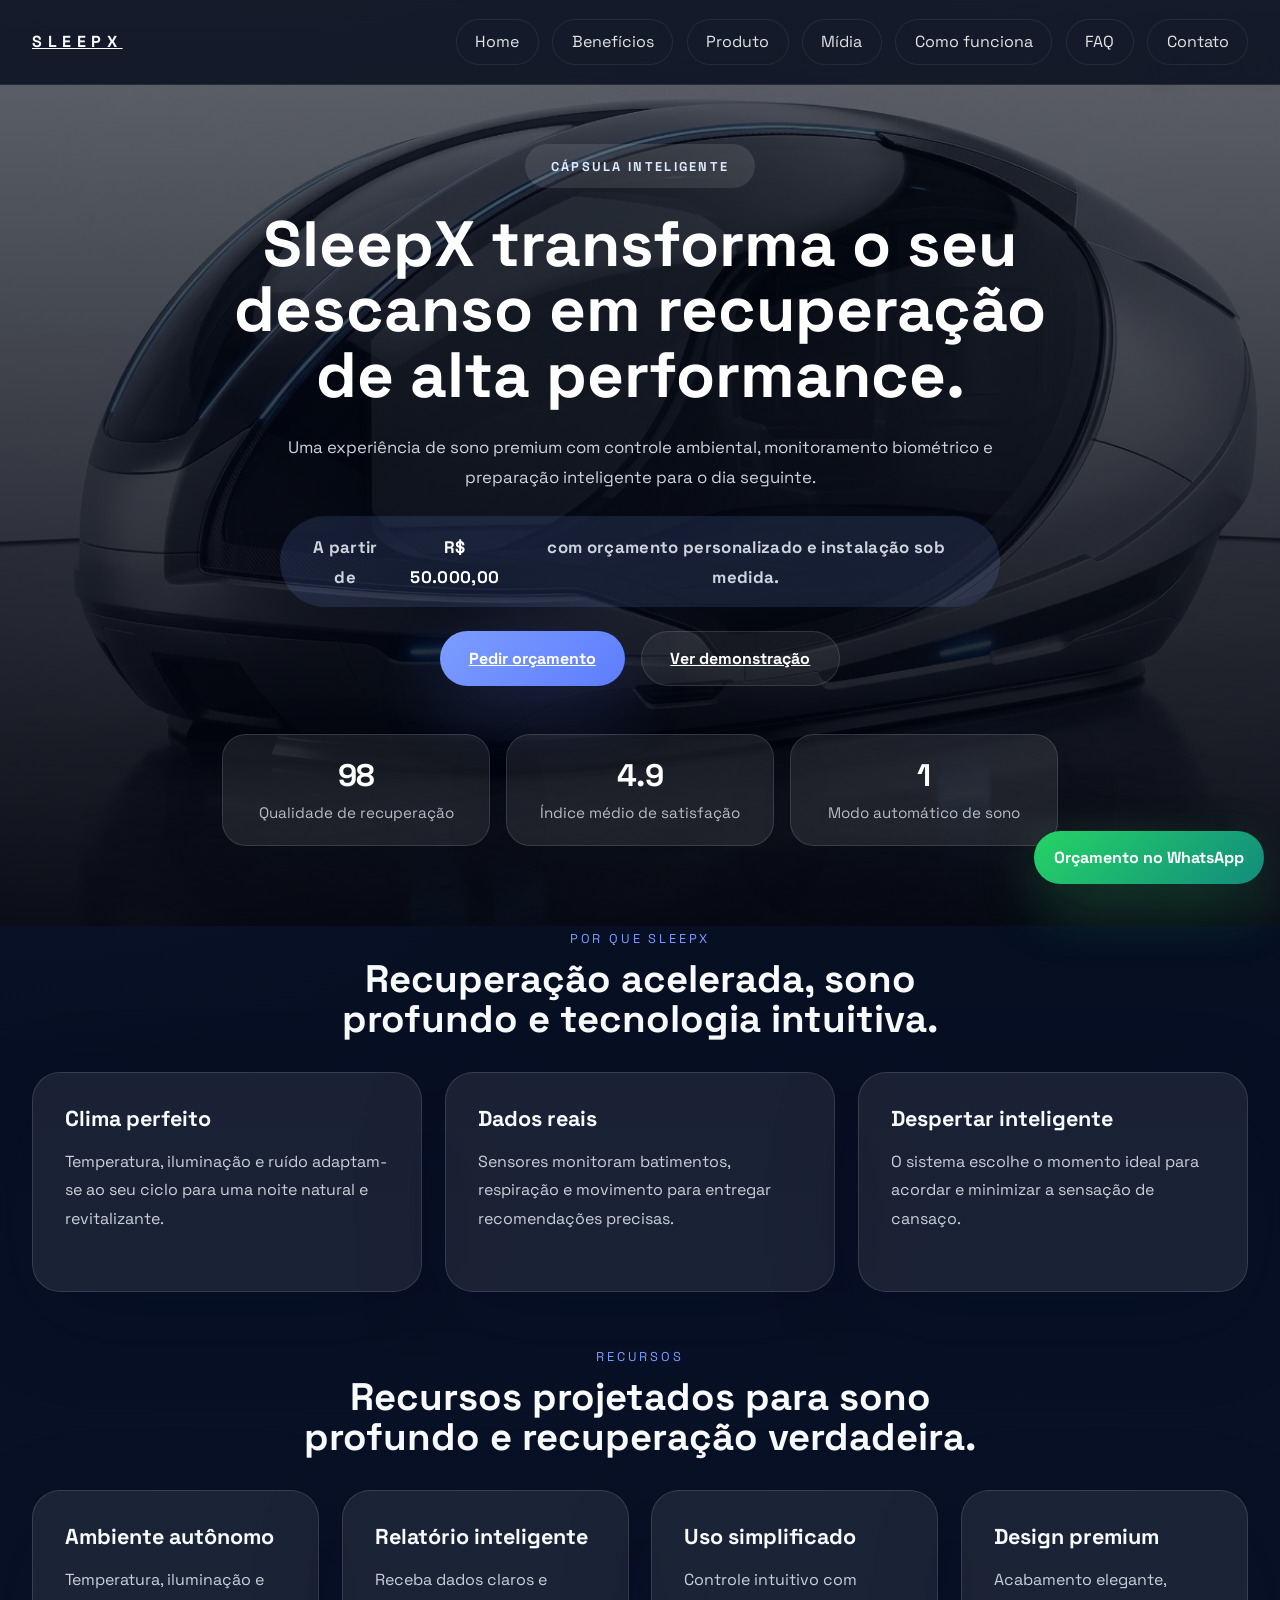
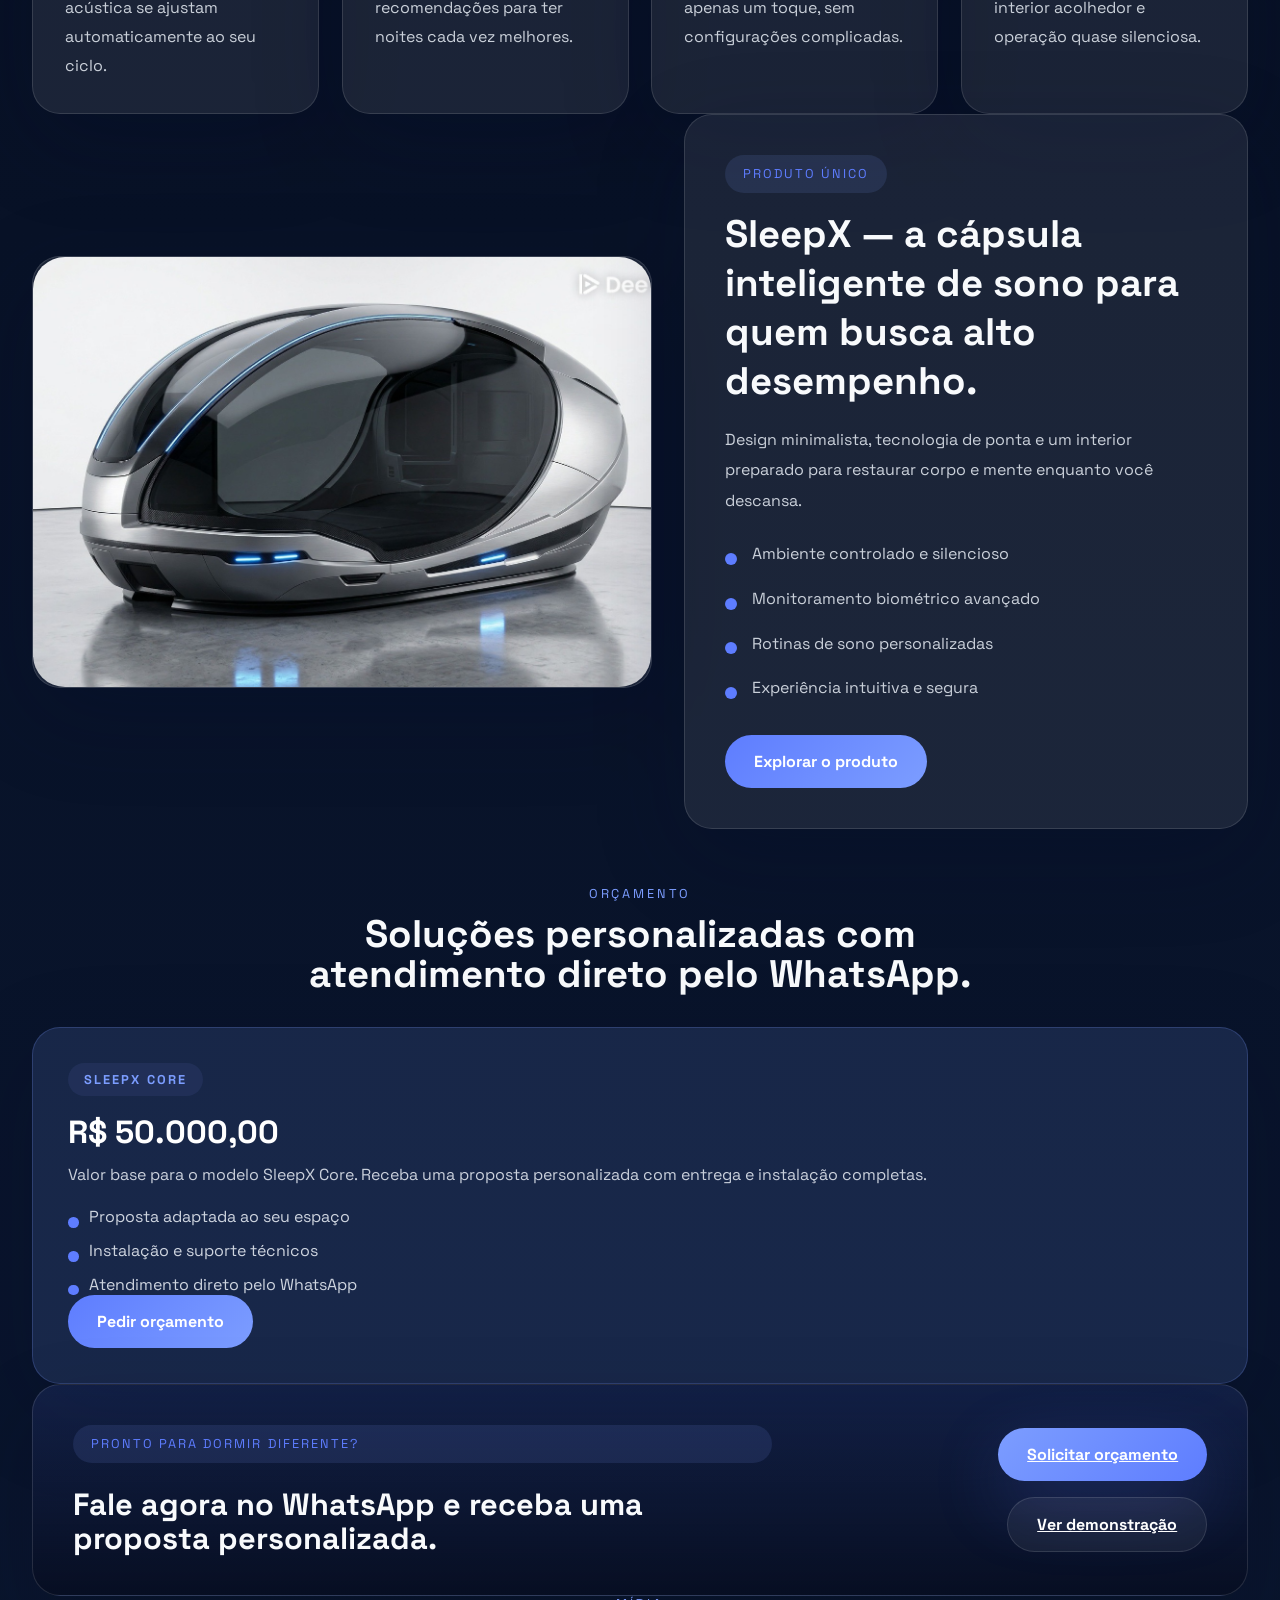
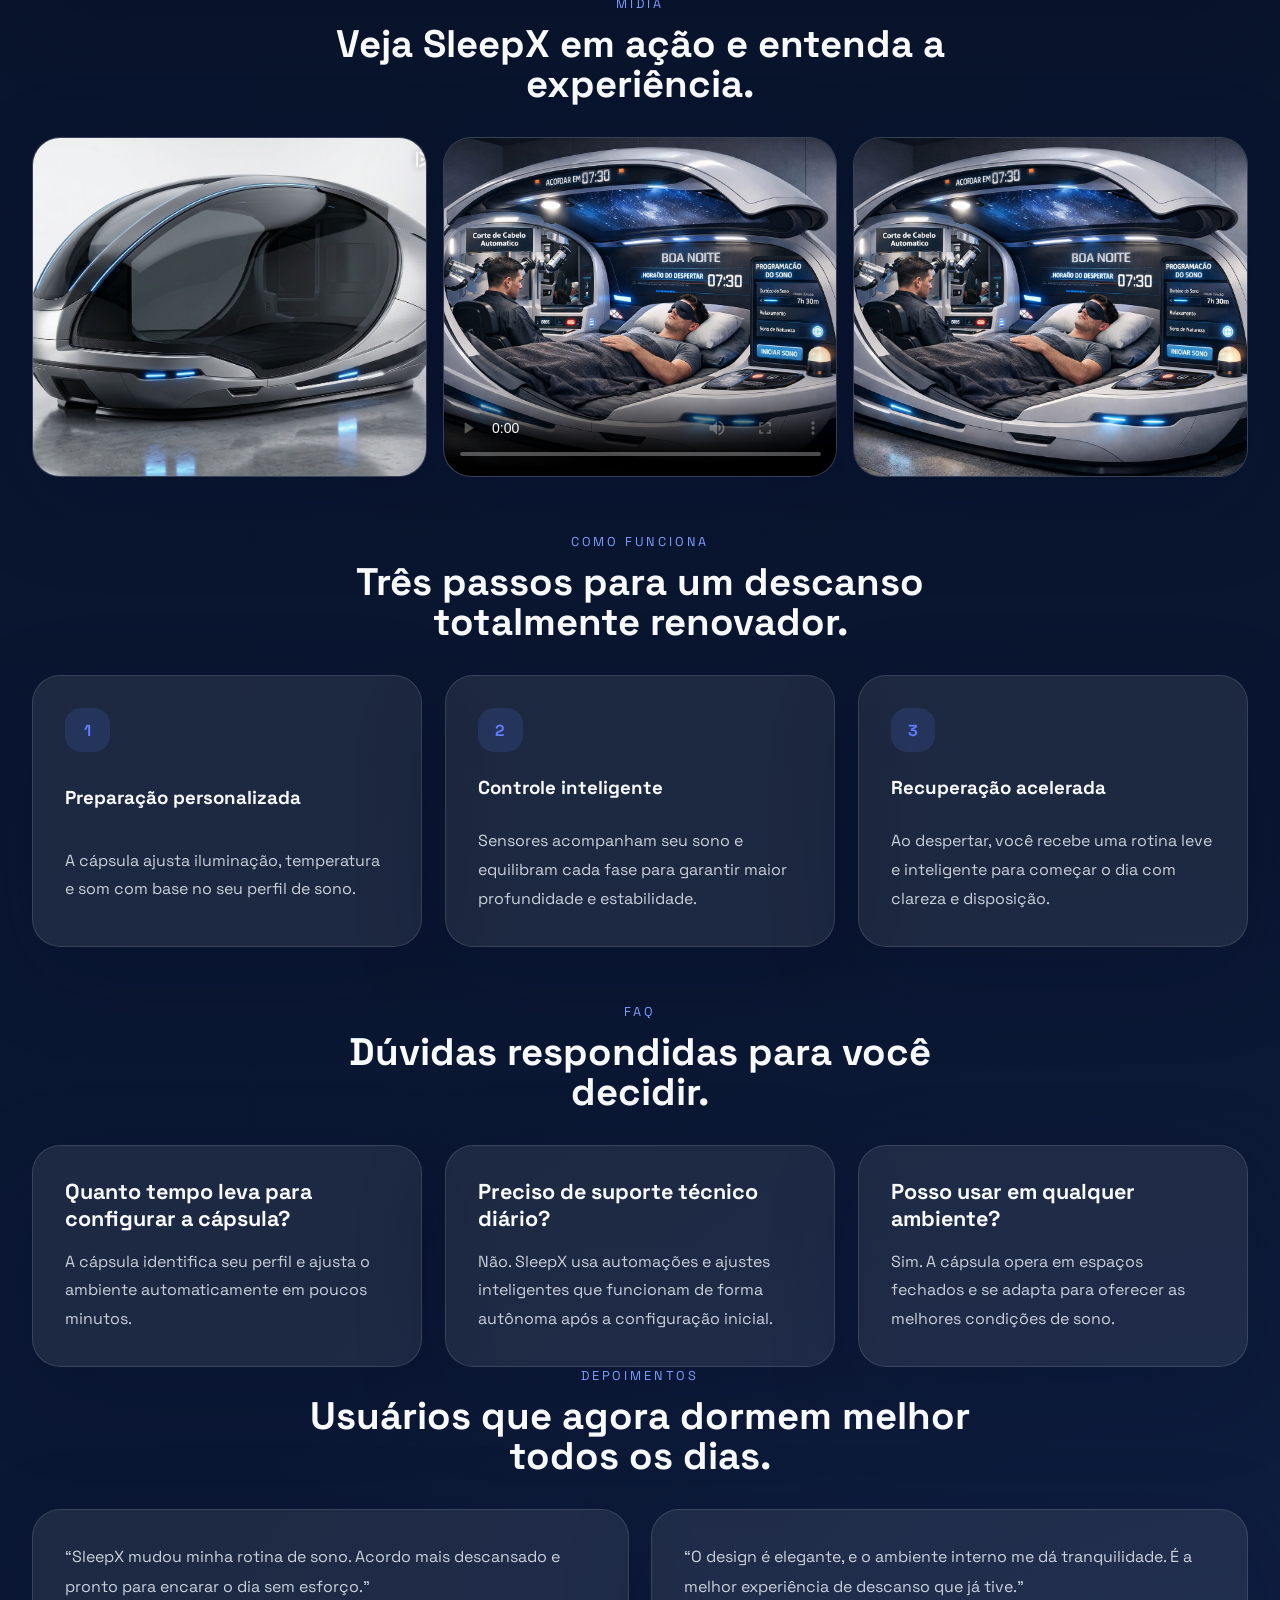
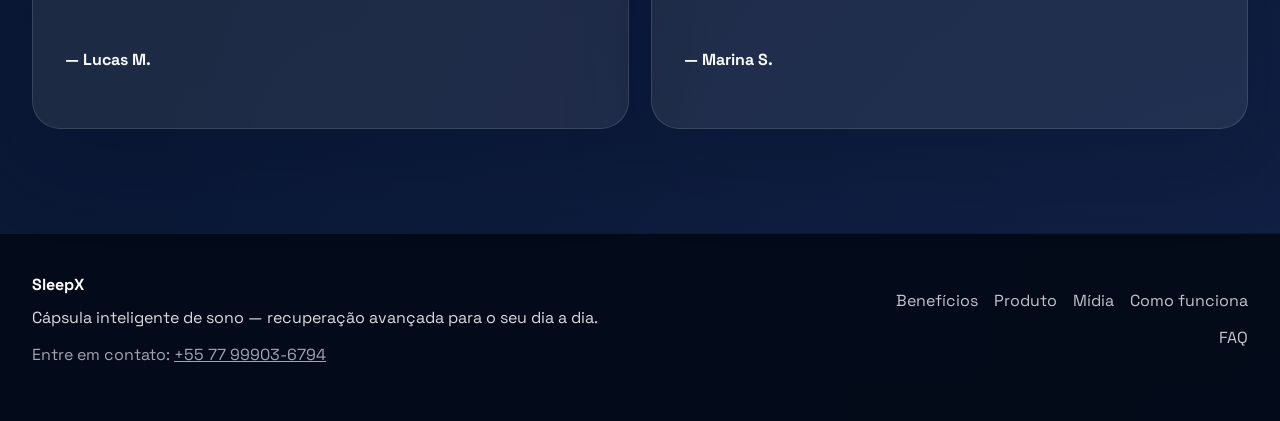
==== commit 826b0638: "melhorias com js" ====
--- a/index.html
+++ b/index.html
@@ -13,7 +13,12 @@
 <body>
     <header class="site-header">
         <a class="brand" href="index.html">SleepX</a>
-        <nav class="main-nav" aria-label="Menu principal">
+        <button class="mobile-menu-toggle" aria-controls="main-nav" aria-expanded="false" aria-label="Abrir menu">
+            <span></span>
+            <span></span>
+            <span></span>
+        </button>
+        <nav id="main-nav" class="main-nav" aria-label="Menu principal">
             <a href="index.html">Home</a>
             <a href="#beneficios">Benefícios</a>
             <a href="#produto">Produto</a>
@@ -23,11 +28,12 @@
             <a href="#contato">Contato</a>
         </nav>
     </header>
+    <div class="nav-overlay"></div>
 
     <section class="hero-section reveal">
         <div class="video-container">
-            <video id="bg-video" autoplay muted loop playsinline>
-                <source src="videos/video-sleepx.mp4" type="video/mp4">
+            <video id="bg-video" autoplay muted loop playsinline preload="metadata" poster="imagens/capsula.jpeg">
+                <source src="videos/midia01.mp4" type="video/mp4">
                 Seu navegador não suporta vídeo em background.
             </video>
             <div class="overlay"></div>
@@ -38,23 +44,24 @@
                 <span class="hero-pill">Cápsula inteligente</span>
                 <h1>SleepX transforma o seu descanso em recuperação de alta performance.</h1>
                 <p>Uma experiência de sono premium com controle ambiental, monitoramento biométrico e preparação inteligente para o dia seguinte.</p>
+                <p class="hero-price">A partir de <strong>R$ 50.000,00</strong> com orçamento personalizado e instalação sob medida.</p>
                 <div class="hero-actions">
-                    <a href="#produto" class="cta-button">Conhecer SleepX</a>
+                    <a href="https://wa.me/5577999036794?text=Olá%20SleepX,%20quero%20um%20orçamento%20para%20o%20produto%20SleepX%20Core." target="_blank" rel="noopener noreferrer" class="cta-button">Pedir orçamento</a>
                     <a href="#midias" class="secondary-button">Ver demonstração</a>
                 </div>
             </div>
 
             <div class="hero-metrics">
                 <div class="metric-card">
-                    <strong>98%</strong>
+                    <strong data-target="98">0</strong>
                     <span>Qualidade de recuperação</span>
                 </div>
                 <div class="metric-card">
-                    <strong>4,9/5</strong>
+                    <strong data-target="4.9">0.0</strong>
                     <span>Índice médio de satisfação</span>
                 </div>
                 <div class="metric-card">
-                    <strong>1 toque</strong>
+                    <strong data-target="1">0</strong>
                     <span>Modo automático de sono</span>
                 </div>
             </div>
@@ -111,7 +118,7 @@
         <section class="produto reveal" id="produto">
             <div class="produto-grid">
                 <div class="produto-image">
-                    <img src="imagens/capsula.jpeg" alt="Cápsula SleepX">
+                    <img src="imagens/capsula.jpeg" alt="Cápsula SleepX" loading="lazy">
                 </div>
                 <div class="produto-copy">
                     <span class="section-label">Produto único</span>
@@ -131,19 +138,19 @@
         <section class="pricing reveal" id="orcamento">
             <div class="section-heading">
                 <p>Orçamento</p>
-                <h2>SleepX Core com preço sob medida para seu ambiente.</h2>
+                <h2>Soluções personalizadas com atendimento direto pelo WhatsApp.</h2>
             </div>
             <div class="pricing-grid">
                 <article class="pricing-card recommended">
                     <span class="pricing-label">SleepX Core</span>
-                    <strong>Preço personalizado</strong>
-                    <p>Orçamento criado especialmente para o seu projeto, com entrega e instalação sob medida.</p>
+                    <strong>R$ 50.000,00</strong>
+                    <p>Valor base para o modelo SleepX Core. Receba uma proposta personalizada com entrega e instalação completas.</p>
                     <ul>
                         <li>Proposta adaptada ao seu espaço</li>
                         <li>Instalação e suporte técnicos</li>
                         <li>Atendimento direto pelo WhatsApp</li>
                     </ul>
-                    <a href="https://wa.me/5577999036794?text=Olá%20SleepX,%20quero%20um%20orçamento%20para%20o%20produto%20SleepX%20Core.%20Por%20favor,%20me%20envie%20mais%20detalhes." target="_blank" class="card-link">Pedir orçamento</a>
+                    <a href="https://wa.me/5577999036794?text=Olá%20SleepX,%20quero%20um%20orçamento%20para%20o%20produto%20SleepX%20Core.%20Por%20favor,%20me%20envie%20mais%20detalhes." target="_blank" rel="noopener noreferrer" class="card-link">Pedir orçamento</a>
                 </article>
             </div>
         </section>
@@ -151,10 +158,10 @@
         <section class="cta-panel reveal" id="contato">
             <div class="cta-copy">
                 <span class="section-label">Pronto para dormir diferente?</span>
-                <h2>Receba uma proposta personalizada e transforme sua noite.</h2>
+                <h2>Fale agora no WhatsApp e receba uma proposta personalizada.</h2>
             </div>
             <div class="cta-actions">
-                <a href="https://wa.me/5577999036794?text=Olá%20SleepX,%20quero%20um%20orçamento%20para%20o%20produto%20SleepX%20Core.%20Por%20favor,%20me%20envie%20mais%20detalhes." target="_blank" class="cta-button">Solicitar orçamento</a>
+                <a href="https://wa.me/5577999036794?text=Olá%20SleepX,%20quero%20um%20orçamento%20para%20o%20produto%20SleepX%20Core.%20Por%20favor,%20me%20envie%20mais%20detalhes." target="_blank" rel="noopener noreferrer" class="cta-button">Solicitar orçamento</a>
                 <a href="#midias" class="secondary-button">Ver demonstração</a>
             </div>
         </section>
@@ -166,16 +173,16 @@
             </div>
             <div class="midia-grid">
                 <div class="media-card">
-                    <img src="imagens/capsula.jpeg" alt="Capsula SleepX">
+                    <img src="imagens/capsula.jpeg" alt="Capsula SleepX" loading="lazy">
                 </div>
                 <div class="media-card media-video">
-                    <video controls playsinline>
-                        <source src="videos/video-sleepx.mp4" type="video/mp4">
+                    <video controls playsinline poster="imagens/capsula01.jpeg">
+                        <source src="videos/midia01.mp4" type="video/mp4">
                         Seu navegador não suporta reprodução de vídeo.
                     </video>
                 </div>
                 <div class="media-card">
-                    <img src="imagens/capsula01.jpeg" alt="Detalhe da cápsula SleepX">
+                    <img src="imagens/capsula01.jpeg" alt="Detalhe da cápsula SleepX" loading="lazy">
                 </div>
             </div>
         </section>
@@ -247,7 +254,7 @@
         <div>
             <strong>SleepX</strong>
             <p>Cápsula inteligente de sono — recuperação avançada para o seu dia a dia.</p>
-            <p class="contact-note">Entre em contato: <a href="https://wa.me/5577999036794" target="_blank">+55 77 99903-6794</a></p>
+            <p class="contact-note">Entre em contato: <a href="https://wa.me/5577999036794" target="_blank" rel="noopener noreferrer">+55 77 99903-6794</a></p>
         </div>
         <div class="footer-links">
             <a href="#beneficios">Benefícios</a>
@@ -258,31 +265,8 @@
         </div>
     </footer>
 
-    <script>
-        const heroSection = document.querySelector('.hero-section');
-        const bgVideo = document.getElementById('bg-video');
-        const revealElements = document.querySelectorAll('.reveal');
-
-        const revealObserver = new IntersectionObserver((entries) => {
-            entries.forEach(entry => {
-                if (entry.isIntersecting) {
-                    entry.target.classList.add('visible');
-                    revealObserver.unobserve(entry.target);
-                }
-            });
-        }, { threshold: 0.18 });
-
-        revealElements.forEach((element) => revealObserver.observe(element));
-
-        window.addEventListener('scroll', () => {
-            const offset = window.scrollY;
-            if (heroSection) {
-                heroSection.style.transform = `translateY(${offset * 0.025}px)`;
-            }
-            if (bgVideo) {
-                bgVideo.style.transform = `translateY(${offset * 0.015}px)`;
-            }
-        });
-    </script>
+    <a href="https://wa.me/5577999036794?text=Olá%20SleepX,%20quero%20um%20orçamento%20para%20o%20produto%20SleepX%20Core." target="_blank" rel="noopener noreferrer" aria-label="Contato pelo WhatsApp" class="whatsapp-float">Orçamento no WhatsApp</a>
+
+    <script src="script.js" defer></script>
 </body>
 </html>
--- a/style.css
+++ b/style.css
@@ -33,6 +33,10 @@
     overflow-x: hidden;
 }
 
+section {
+    scroll-margin-top: 105px;
+}
+
 img,
 video {
     display: block;
@@ -66,6 +70,28 @@
     text-transform: uppercase;
 }
 
+.mobile-menu-toggle {
+    display: none;
+    width: 42px;
+    height: 42px;
+    padding: 0.5rem;
+    border: none;
+    background: rgba(255, 255, 255, 0.08);
+    border-radius: 14px;
+    cursor: pointer;
+    align-items: center;
+    justify-content: center;
+    gap: 0.2rem;
+}
+
+.mobile-menu-toggle span {
+    display: block;
+    width: 100%;
+    height: 2px;
+    border-radius: 999px;
+    background: #ffffff;
+}
+
 .main-nav {
     display: flex;
     flex-wrap: wrap;
@@ -80,6 +106,70 @@
     border: 1px solid rgba(255, 255, 255, 0.08);
     color: rgba(255, 255, 255, 0.88);
     transition: background 0.25s ease, transform 0.25s ease, border-color 0.25s ease;
+}
+
+.main-nav a:focus-visible,
+.cta-button:focus-visible,
+.secondary-button:focus-visible,
+.card-link:focus-visible,
+.whatsapp-float:focus-visible {
+    outline: 3px solid rgba(124, 157, 255, 0.55);
+    outline-offset: 4px;
+}
+
+.site-header.scrolled {
+    background: rgba(3, 9, 29, 0.92);
+    border-bottom-color: rgba(255, 255, 255, 0.14);
+    box-shadow: 0 28px 80px rgba(0, 0, 0, 0.28);
+}
+
+.hero-price {
+    display: inline-flex;
+    align-items: center;
+    justify-content: center;
+    padding: 0.95rem 1.25rem;
+    border-radius: 999px;
+    background: rgba(124, 157, 255, 0.14);
+    color: var(--accent);
+    font-size: 1.1rem;
+    font-weight: 700;
+    line-height: 1.5;
+    letter-spacing: 0.02em;
+}
+
+.hero-price strong {
+    margin-left: 0.45rem;
+    color: #ffffff;
+}
+
+.cta-copy {
+    display: grid;
+    gap: 0.85rem;
+}
+
+.cta-copy h2 {
+    font-size: clamp(1.85rem, 2.4vw, 2.6rem);
+    line-height: 1.08;
+    margin: 0;
+}
+
+.nav-overlay {
+    position: fixed;
+    inset: 0;
+    z-index: 90;
+    background: rgba(0, 0, 0, 0.45);
+    opacity: 0;
+    visibility: hidden;
+    transition: opacity 0.28s ease, visibility 0.28s ease;
+}
+
+.nav-overlay.active {
+    opacity: 1;
+    visibility: visible;
+}
+
+body.menu-open {
+    overflow: hidden;
 }
 
 .main-nav a:hover,
@@ -232,9 +322,19 @@
 
 .metric-card strong {
     display: block;
-    font-size: 1.6rem;
+    font-size: 1.95rem;
     color: #ffffff;
     margin-bottom: 0.35rem;
+    letter-spacing: -0.03em;
+}
+
+.metric-card {
+    transition: transform 0.3s ease, box-shadow 0.3s ease;
+}
+
+.metric-card:hover {
+    transform: translateY(-4px);
+    box-shadow: 0 26px 66px rgba(4, 10, 25, 0.2);
 }
 
 .metric-card span {
@@ -752,6 +852,212 @@
     }
 }
 
+@media (max-width: 900px) {
+    .site-header {
+        padding: 0.9rem 1rem;
+    }
+
+    .brand {
+        font-size: 0.95rem;
+    }
+
+    .mobile-menu-toggle {
+        display: inline-flex;
+    }
+
+    .main-nav {
+        position: fixed;
+        inset: 72px 0 auto 0;
+        z-index: 99;
+        flex-direction: column;
+        align-items: stretch;
+        gap: 0;
+        padding: 1rem 1.25rem 1.5rem;
+        border-top: 1px solid rgba(255, 255, 255, 0.08);
+        background: rgba(4, 11, 27, 0.98);
+        backdrop-filter: blur(20px);
+        transform: translateY(-110%);
+        opacity: 0;
+        pointer-events: none;
+        transition: transform 0.28s ease, opacity 0.28s ease;
+    }
+
+    .main-nav.open {
+        transform: translateY(0);
+        opacity: 1;
+        pointer-events: auto;
+    }
+
+    .main-nav a {
+        padding: 0.95rem 1rem;
+        font-size: 1rem;
+        border-radius: 18px;
+        margin: 0.15rem 0;
+    }
+
+    .hero-content,
+    .product-hero .hero,
+    .main-content {
+        padding-left: 1.1rem;
+        padding-right: 1.1rem;
+    }
+
+    .hero-content {
+        padding: 2rem 1rem 3.5rem;
+    }
+
+    .hero-actions,
+    .cta-actions {
+        flex-direction: column;
+        align-items: stretch;
+    }
+
+    .hero-actions .cta-button,
+    .hero-actions .secondary-button,
+    .cta-actions .cta-button,
+    .cta-actions .secondary-button {
+        width: 100%;
+        max-width: 100%;
+    }
+
+    .hero-content {
+        padding: 2.4rem 1.3rem 4rem;
+    }
+
+    .hero-metrics {
+        grid-template-columns: 1fr;
+        gap: 1rem;
+    }
+
+    .hero-content h1 {
+        font-size: clamp(2.4rem, 6vw, 3.6rem);
+    }
+
+    .video-container {
+        opacity: 0.96;
+    }
+
+    #bg-video {
+        object-position: center top;
+    }
+
+    .media-card img,
+    .media-card video {
+        border-radius: 24px;
+    }
+
+    .section-heading h2,
+    .produto-copy h2,
+    .product-hero h1 {
+        scroll-margin-top: 110px;
+    }
+
+    .produto-grid,
+    .detail-grid,
+    .gallery-grid,
+    .midia-grid,
+    .steps-grid,
+    .feature-grid,
+    .testimonial-grid,
+    .cta-panel,
+    .site-footer {
+        grid-template-columns: 1fr;
+    }
+
+    .media-card,
+    .media-video {
+        min-height: auto;
+    }
+
+    .media-card video {
+        aspect-ratio: 16 / 9;
+        max-height: 400px;
+        object-fit: cover;
+    }
+
+    .produto-image img {
+        min-height: 260px;
+    }
+
+    .gallery-panel .gallery-grid {
+        grid-template-columns: 1fr;
+    }
+}
+
+@media (max-width: 640px) {
+    .site-header {
+        padding: 0.75rem 0.9rem;
+    }
+
+    .main-nav {
+        inset: 70px 0 auto 0;
+        padding: 1rem 1rem 1.25rem;
+    }
+
+    .main-nav a {
+        padding: 0.85rem 0.95rem;
+        font-size: 0.92rem;
+    }
+
+    .hero-content,
+    .product-hero .hero,
+    .main-content {
+        padding-left: 0.9rem;
+        padding-right: 0.9rem;
+    }
+
+    section {
+        scroll-margin-top: 90px;
+    }
+}
+
+.whatsapp-float {
+    position: fixed;
+    right: 1rem;
+    bottom: 1rem;
+    z-index: 150;
+    display: inline-flex;
+    align-items: center;
+    justify-content: center;
+    gap: 0.75rem;
+    min-width: 230px;
+    padding: 1rem 1.2rem;
+    border-radius: 999px;
+    background: linear-gradient(135deg, #25d366, #128c7e);
+    color: #ffffff;
+    font-weight: 700;
+    text-decoration: none;
+    box-shadow: 0 24px 60px rgba(37, 211, 102, 0.24);
+}
+
+.whatsapp-float:hover {
+    transform: translateY(-2px);
+}
+
+.whatsapp-float {
+    animation: pulse-ws 2.8s infinite ease-in-out;
+}
+
+@keyframes pulse-ws {
+    0%, 100% {
+        transform: translateY(0);
+        box-shadow: 0 24px 60px rgba(37, 211, 102, 0.24);
+    }
+    50% {
+        transform: translateY(-3px);
+        box-shadow: 0 26px 72px rgba(37, 211, 102, 0.30);
+    }
+}
+
+@media (max-width: 640px) {
+    .whatsapp-float {
+        right: 0.85rem;
+        bottom: 0.85rem;
+        min-width: auto;
+        padding: 0.9rem 1rem;
+    }
+}
+
 .faq-card {
     min-height: 170px;
 }
